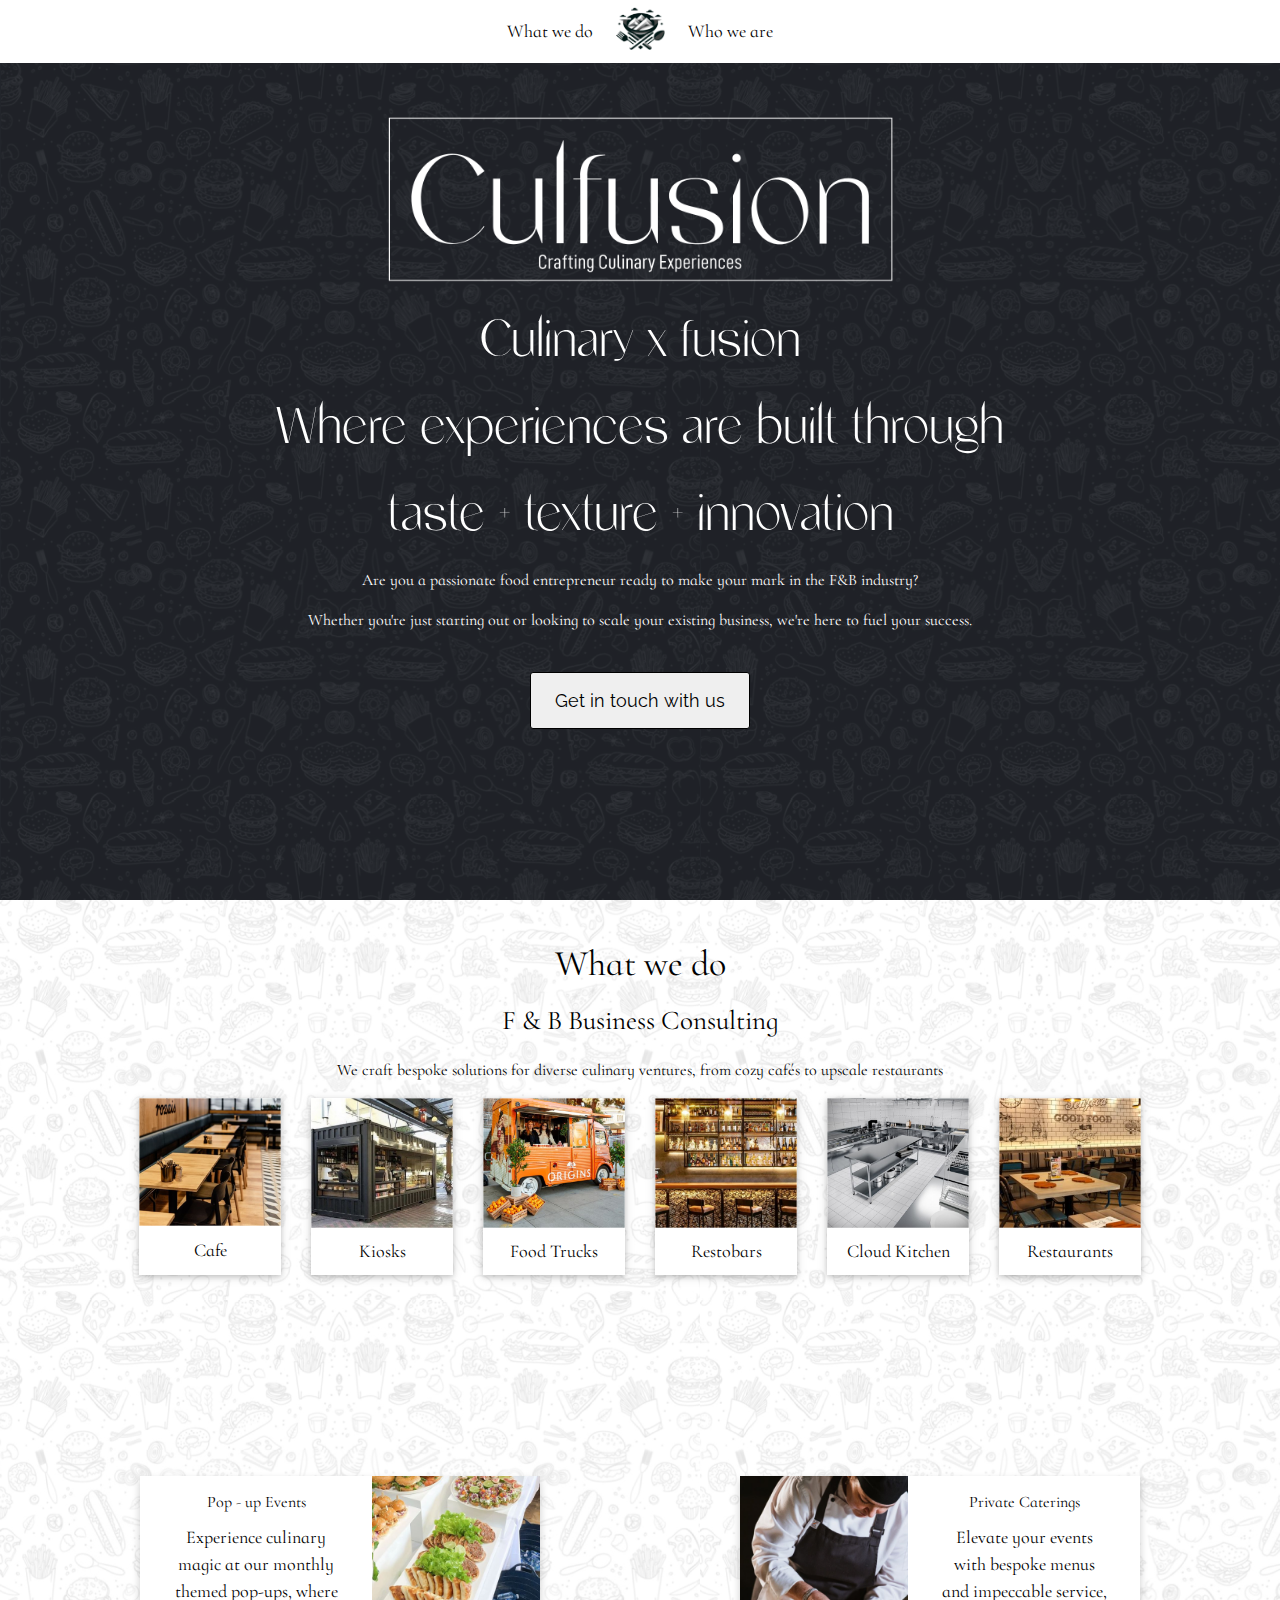
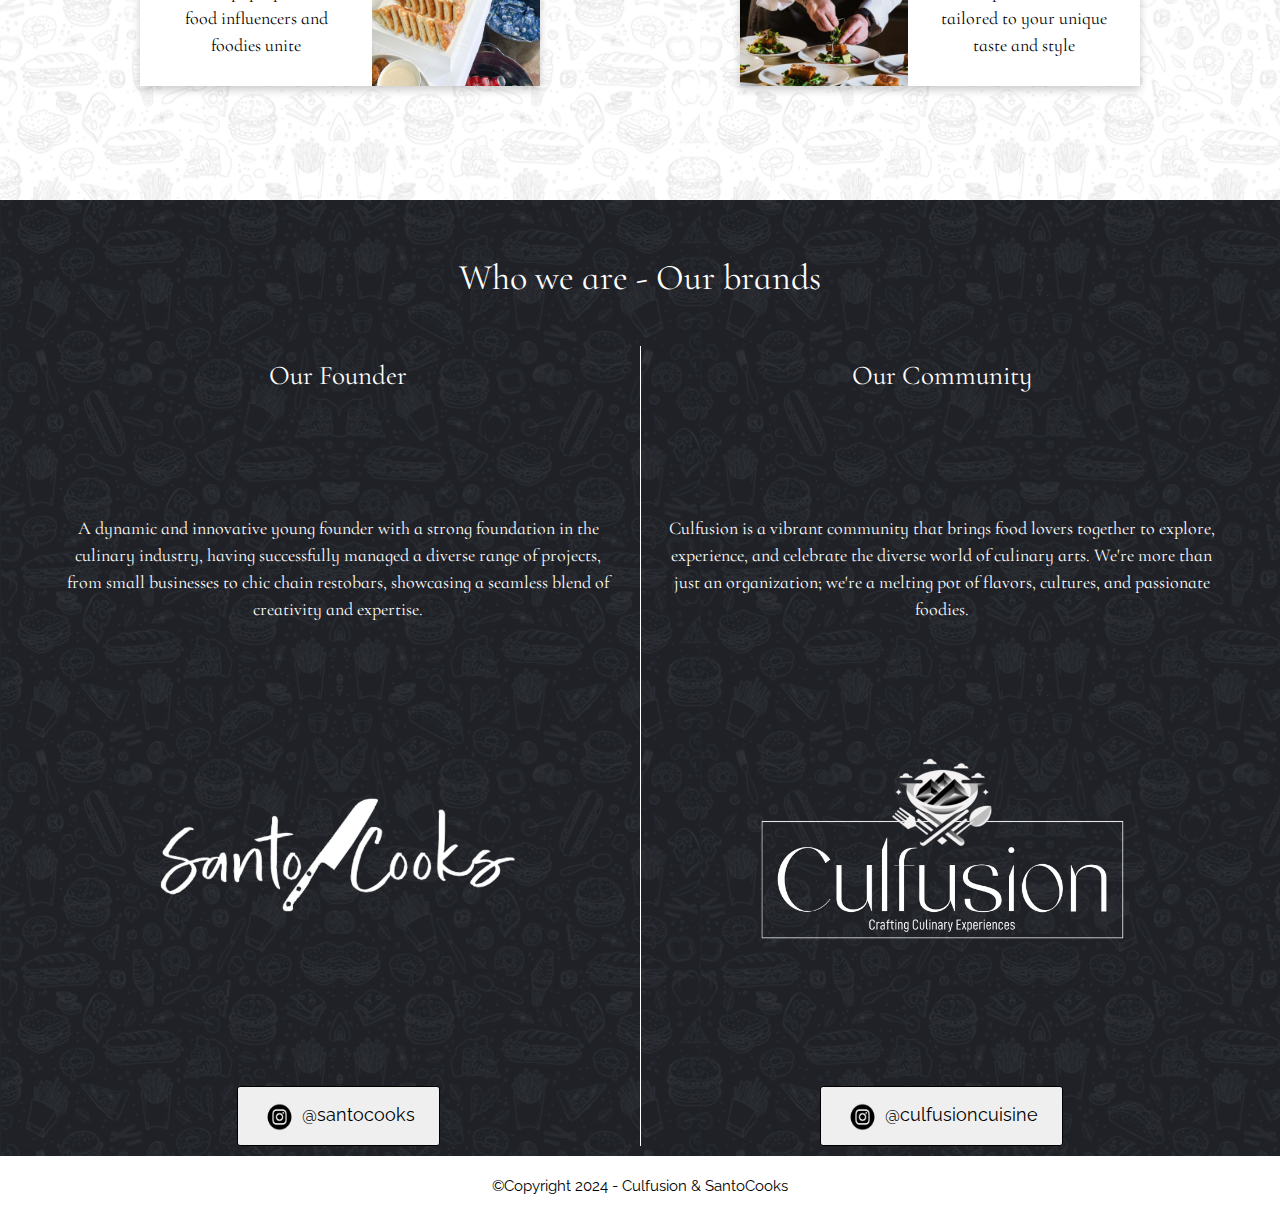
==== index.html @ 0b579b5e "Add files via upload" ====
<!DOCTYPE html>
<html>
<head>
<link rel="icon" type="image/png" href="/static/img/favicon.png"/> 
<title>Culfusion</title>

<meta charset="UTF-8">
<meta name="viewport" content="width=device-width, initial-scale=1">
<link rel="stylesheet" href="https://www.w3schools.com/w3css/4/w3.css">

<link rel="stylesheet" href="https://fonts.googleapis.com/css?family=Raleway">
<link rel="stylesheet" href="https://cdnjs.cloudflare.com/ajax/libs/font-awesome/4.7.0/css/font-awesome.min.css">

<link rel="stylesheet" type="text/css" href="static/css/style.css">

<style>
  
body,h1,h2,h3,h4,h5,h6 {font-family: "Raleway", sans-serif}

body, html {
height: 100%;
}

/* Fonts */
@font-face {
font-family: 'jamal'; 
src: url('static/font/Jamel.otf');
}

@font-face {
font-family: 'cormorant'; 
src: url('static/font/CormorantInfant-Regular.ttf');
}

.largetext70 {
font-family: "jamal";
font-size: 4vw;
text-align: center;
}

.text24 {
font-family: "cormorant";
font-size: 1.25vw;
text-align: center;
}

.center {
height: auto;
margin: 0 auto;
padding: 12vh;
position: relative;
}

.blackbgimg{
background-image: url('/static/img/Black BG small.png');
background-repeat: repeat;
}

.whitebgimg{
background-image: url('/static/img/White BG small.png');
background-repeat: repeat;
}

.barimglogo {
width: 250;
height: 100;
object-fit: contain;
}

#logoimgcontainer {
width: auto;
height: auto;
max-width: 550px;
min-height: 175px;
text-align: center;
margin: auto auto;
position: relative;
}

#logoimgcontainer img {
width: 100%;
height: 100%;
object-fit: contain;
text-align: center;
margin: auto auto;
position: relative;

} 

#topbarimgcontainer {
width: auto;
height: auto;
max-width: 55px;
min-height: 55px;
padding: 3px;
text-align: center;
margin: auto auto;
position: relative;
}

#topbarimgcontainer img {
width: 100%;
height: 100%;
object-fit: contain;
text-align: center;
margin: auto auto;
position: relative;

} 
           
.btn {
border-radius: 3px;
position: relative;
align-items: center;
justify-content: center;
border: 1.5px solid black;
padding: 14px 24px;
font-size: 18px;
background-size: 300%;
transition: all 0.6s;
}

.btn:hover {
background-position: 100%;
transform: translateY(0.5rem);
}

.btn:active {
scale: 1.2;
}

.floating {  
animation-name: floating;
animation-duration: 4s;
animation-iteration-count: infinite;
animation-timing-function: ease-in-out;
margin-left: 30px;
margin-top: 5px;
}
 
@keyframes floating {
0% { transform: translate(0,  0px); }
50%  { transform: translate(0, 5px); }
100%   { transform: translate(0, -0px); }    
}

.flexcontainer {
display: flex;
justify-content: space-between;
}

.flexitem {
flex: 1;
margin: 0px 15px;
width: 16.66%;
min-height:360px;
}


.flexitem img {
width: 100%;
height: 100%;
object-fit: cover;
margin: 0;
box-shadow: none;
} 

.flexitemlong {
flex: 1;
margin: 0px 15px;
width: 70%;
}

.flexitemlongimgdiv {
flex: 1;
margin: 0px 15px;
width: 30%;
} 

.flexitemlongimgdiv img {
width: 100%;
height: 100%;
object-fit: cover;
margin: 0;
box-shadow: none;
} 

.longcard {
box-shadow: 0 4px 8px 0 rgba(0,0,0,0.2);
transition: 0.3s;
width: 40%;
display: flex;
flex-direction: row-reverse;
overflow: hidden;
}

.longcontainer {
padding: 4px 32px;
width: 500px;
flex: 1;
display: flex;
flex-direction: column;
justify-content: center;
align-items: center;
text-align: center;
}

.longcontainer2 {
padding: 2px 16px;
flex: 1;
display: flex;
flex-direction: row;
justify-content: space-between;
align-items: center;
text-align: center;
flex-wrap: wrap;
gap: 20px 50px;
}

.image-container {
flex: 1;
}
.image-container img {
width: 100%;
height: 100%;
object-fit: cover;
}

.divider {
  width: 2px;
  background-color: #ffffff;
  margin: 0 20px;
}

.servicecontainer1 {
display: flex;
flex-direction: row;
justify-content: space-between;
align-items: stretch;
padding-right: 2.5%;
padding-left: 2.5%;
}

.servicecontainer2 {
display: flex;
flex-direction: column;
justify-content: space-between;
align-items: center;
height: 800px;
width: 100%;
}

.founder-img {
width: 40%;
height: 100%;
object-fit: cover;
background-color: #ffffff;
padding: 2px;
}

.founder-img-container {
width: 100%;
align-items: center;
text-align: center;
padding-bottom: 5%;
}

.santo-logo-img {
align-items: center;
text-align: center;
object-fit: cover;

}

</style>
</style>
</head>
<body>

<!-- Navbar (sit on top) -->
<div class="w3-top">
  <div class="w3-center w3-white w3-padding-small" id="myNavbar">

      <a href="#Services" class=" w3-button text24" style="font-size: 2vh;">What we do</a>

    <div class="w3-button" id="topbarimgcontainer">
      <a href="#home">
      <img src="/static/img/Logo.png" >
    </a>
    </div>

      <a href="#About" class=" w3-button text24" style="font-size: 2vh;">Who we are</a>

  </div>
</div>

<!-- Homepage -->
<div class="w3-container w3-black blackbgimg" style="min-height:100vh;" id="home">
  <div class="center" >

    <div class="w3-center w3-container floating" id="logoimgcontainer">
      <img src="/static/img/Logopartial.png">
    </div>

    <h2 class="w3-center largetext70 w3-text-white">Culinary x  fusion</h2>
    <h2 class="w3-center largetext70 w3-text-white">Where experiences are built through</h2>
    <h2 class="w3-center largetext70 w3-text-white">taste + texture + innovation</h2>

    <p class="text24 w3-center w3-text-white">Are you a passionate food entrepreneur ready to make your mark in the F&B industry?</p>
    <p class="text24 w3-center w3-text-white">Whether you're just starting out or looking to scale your existing business, we're here to fuel your success.</p>
  
    <div class="w3-padding-top-24" style="text-align: center;">
      <a href="https://www.instagram.com/culfusioncuisine/">
      <button class="btn">Get in touch with us</button>
      </a>
    </div>
  
  </div>
</div>

<!-- Services -->
<div class="w3-container w3-white whitebgimg" style="min-height:100vh;" id="Services">
  <div class="center" style="padding-top: 3vh;" >

    <h2 class="w3-center text24 w3-text-black" style="font-size: 4vh;">What we do</h2>
    <h2 class="w3-center text24 w3-text-black" style="font-size: 3vh;">F & B Business Consulting</h2>
    <p class="text24 w3-center w3-text-black">We craft bespoke solutions for diverse culinary ventures, from cozy cafés to upscale restaurants</p>

    <!-- F&B Buisness consulting -->
    <div class="flexcontainer w3-center w3-margin-top">

      <div class="flexitem">
        <div class="w3-card w3-white" >
          <img src="/static/img/Cafe.png">
        <p class="text24" style="padding-bottom: 11px; padding-top: 11px; margin-top: 0; font-size: 2vh;">Cafe</p>
        </div>
      </div>

      <div class="flexitem">
        <div class="w3-card w3-white" >
          <img src="/static/img/Kiosks.png">
          <p class="text24"  style="padding-bottom: 10px; padding-top: 10px; margin-top: 0; font-size: 2vh;">Kiosks</p>
        </div>
      </div>

      <div class="flexitem">
        <div class="w3-card w3-white" >
          <img src="/static/img/Food Trucks.png">
          <p class="text24" style="padding-bottom: 10px; padding-top: 10px; margin-top: 0; font-size: 2vh;">Food Trucks</p>
        </div>
      </div>

      <div class="flexitem">
        <div class="w3-card w3-white" >
          <img src="/static/img/Restobars.png">
          <p class="text24" style="padding-bottom: 10px; padding-top: 10px; margin-top: 0; font-size: 2vh;">Restobars</p>
        </div>
      </div>

      <div class="flexitem">
        <div class="w3-card w3-white" >
          <img src="/static/img/Cloud Kitchen.png">
          <p class="text24" style="padding-bottom: 10px; padding-top: 10px; margin-top: 0; font-size: 2vh;">Cloud Kitchen</p>
        </div>
      </div>

      <div class="flexitem">
        <div class="w3-card w3-white" >
          <img src="/static/img/Restaurant.png">
          <p class="text24" style="padding-bottom: 10px; padding-top: 10px; margin-top: 0; font-size: 2vh;">Restaurants</p>
        </div>
      </div>
  
    </div>

     <!-- Pop-ups and Private Caterings -->
    <div class="flexcontainer w3-center w3-margin-top">
      
    <div class="longcontainer2">

      <div class="longcard w3-white">
        <div class="image-container">
            <img src="/static/img/Pop ups.png">
        </div>
        <div class="longcontainer">
            <h4 class="text24">Pop - up Events</h4>
            <p class="text24" style="padding-bottom: 5px; margin-top: 0; font-size: 2vh;">Experience culinary magic at our monthly themed pop-ups, where food influencers and foodies unite</p>
        </div>
    </div>

    <div class="longcard w3-white">
      <div class="longcontainer">
        <h4 class="text24">Private Caterings</h4>
          <p class="text24" style="padding-bottom: 5px; margin-top: 0; font-size: 2vh;">Elevate your events with bespoke menus and impeccable service, tailored to your unique taste and style</p> 
      </div>
      <div class="image-container">
          <img src="/static/img/Catering.png">
      </div>
  </div>


    
  </div>
  </div>
</div>
</div>

<!-- Contact -->
<div class="w3-container w3-black blackbgimg" style="min-height:100vh;" id="About">
  <div class="center" style=" align-content: center; padding: 10px;">

    <h2 class="w3-center text24 w3-text-white" style="font-size: 4vh; padding-top: 5%; padding: 2.5%;">Who we are - Our brands</h2>

    <div class="servicecontainer1">

        <!-- Founder & santoCooks -->
        <div class="servicecontainer2">

          <h2 class="w3-center text24 w3-text-white" style="font-size: 3vh;">Our Founder</h2>

          <p class="text24" style="padding-bottom: 11px; padding-top: 11px; margin-top: 0; font-size: 2vh;">A dynamic and innovative young founder with a strong foundation in the culinary industry, having successfully managed a diverse range of projects, from small businesses to chic chain restobars, showcasing a seamless blend of creativity and expertise.  </p>
          
          <!-- founder img
          <div class="w3-center founder-img-container">
            <img src="/static/img/Founderimg.jpg" class="founder-img w3-center">
          </div> -->

          <div class="w3-center w3-container" >
            <img src="/static/img/SantoCooks Logo 2 white.png" class="santo-logo-img" style="width: 70%;">
          </div>

           <!-- insta button -->
          <div style="text-align: center; padding-top: 5%;">
            <a href="https://www.instagram.com/santocooks/">
            <button class="btn">
              <img src="/static/img/Insta Logo.png" width="35" height="28">
              @santocooks
            </button>
            </a>
          </div>

        </div>

        <div class="divider"></div>

        <!-- culfusion -->
        <div class="servicecontainer2">

          <h2 class="w3-center text24 w3-text-white" style="font-size: 3vh;">Our Community</h2>

          <p class="text24" style="padding-bottom: 11px; padding-top: 11px; margin-top: 0; font-size: 2vh;">Culfusion is a vibrant community that brings food lovers together to explore, experience, and celebrate the diverse world of culinary arts. We're more than just an organization; we're a melting pot of flavors, cultures, and passionate foodies. </p>

          <div class="w3-center w3-container" >
            <img src="/static/img/Text with logo and byline - white.png" class="santo-logo-img" style="width: 70%;">
          </div>

          <!-- insta button -->
          <div style="text-align: center; padding-top: 5%;">
          <a href="https://www.instagram.com/culfusioncuisine/">
          <button class="btn">
            <img src="/static/img/Insta Logo.png" width="35" height="28">
            @culfusioncuisine
          </button>
          </a>
        </div>

        </div>

    </div>
  </div>
</div>

    
<footer class="w3-container w3-center w3-white w3-padding-small">
  <p class="w3 w3-text-black">©Copyright 2024 - Culfusion & SantoCooks</p>
</footer>
---- static/css/style.css ----
body,h1,h2,h3,h4,h5,h6 {font-family: "Raleway", sans-serif}

body, html {
  height: 100%;
}


.gencenter {

    margin: 0 auto;
    position: relative;
}

.center {
    height: auto;
    margin: 0 auto;
    padding: 30vh;
    position: relative;
}

.templogobig {
  height: 90px;
  width: 200px;
  margin: auto auto;
  position: relative;

}

/* not in use */
.newbtton{
display: inline-block;
width: 100;
height: 60;
                outline: 0;
                border: 0;
                cursor: pointer;
                background: #f6f6f6;
                color: #000000;
                border-radius: 3px;
                padding: 14px 24px;
                font-size: 18px;
                line-height: 1;
                transition: transform 200ms,background 200ms;
                :hover{
                    transform: translateY(-10px);
                }
              }
                
.btn {
  border-radius: 3px;
  position: relative;
  align-items: center;
  justify-content: center;
  border: 1.5px solid black;
  padding: 14px 24px;
  font-size: 18px;
  background-size: 300%;
  transition: all 0.6s;
}


.btn:hover {
  background-position: 100%;
  transform: translateY(0.5rem);
}

.btn:active {
  scale: 1.2;
}
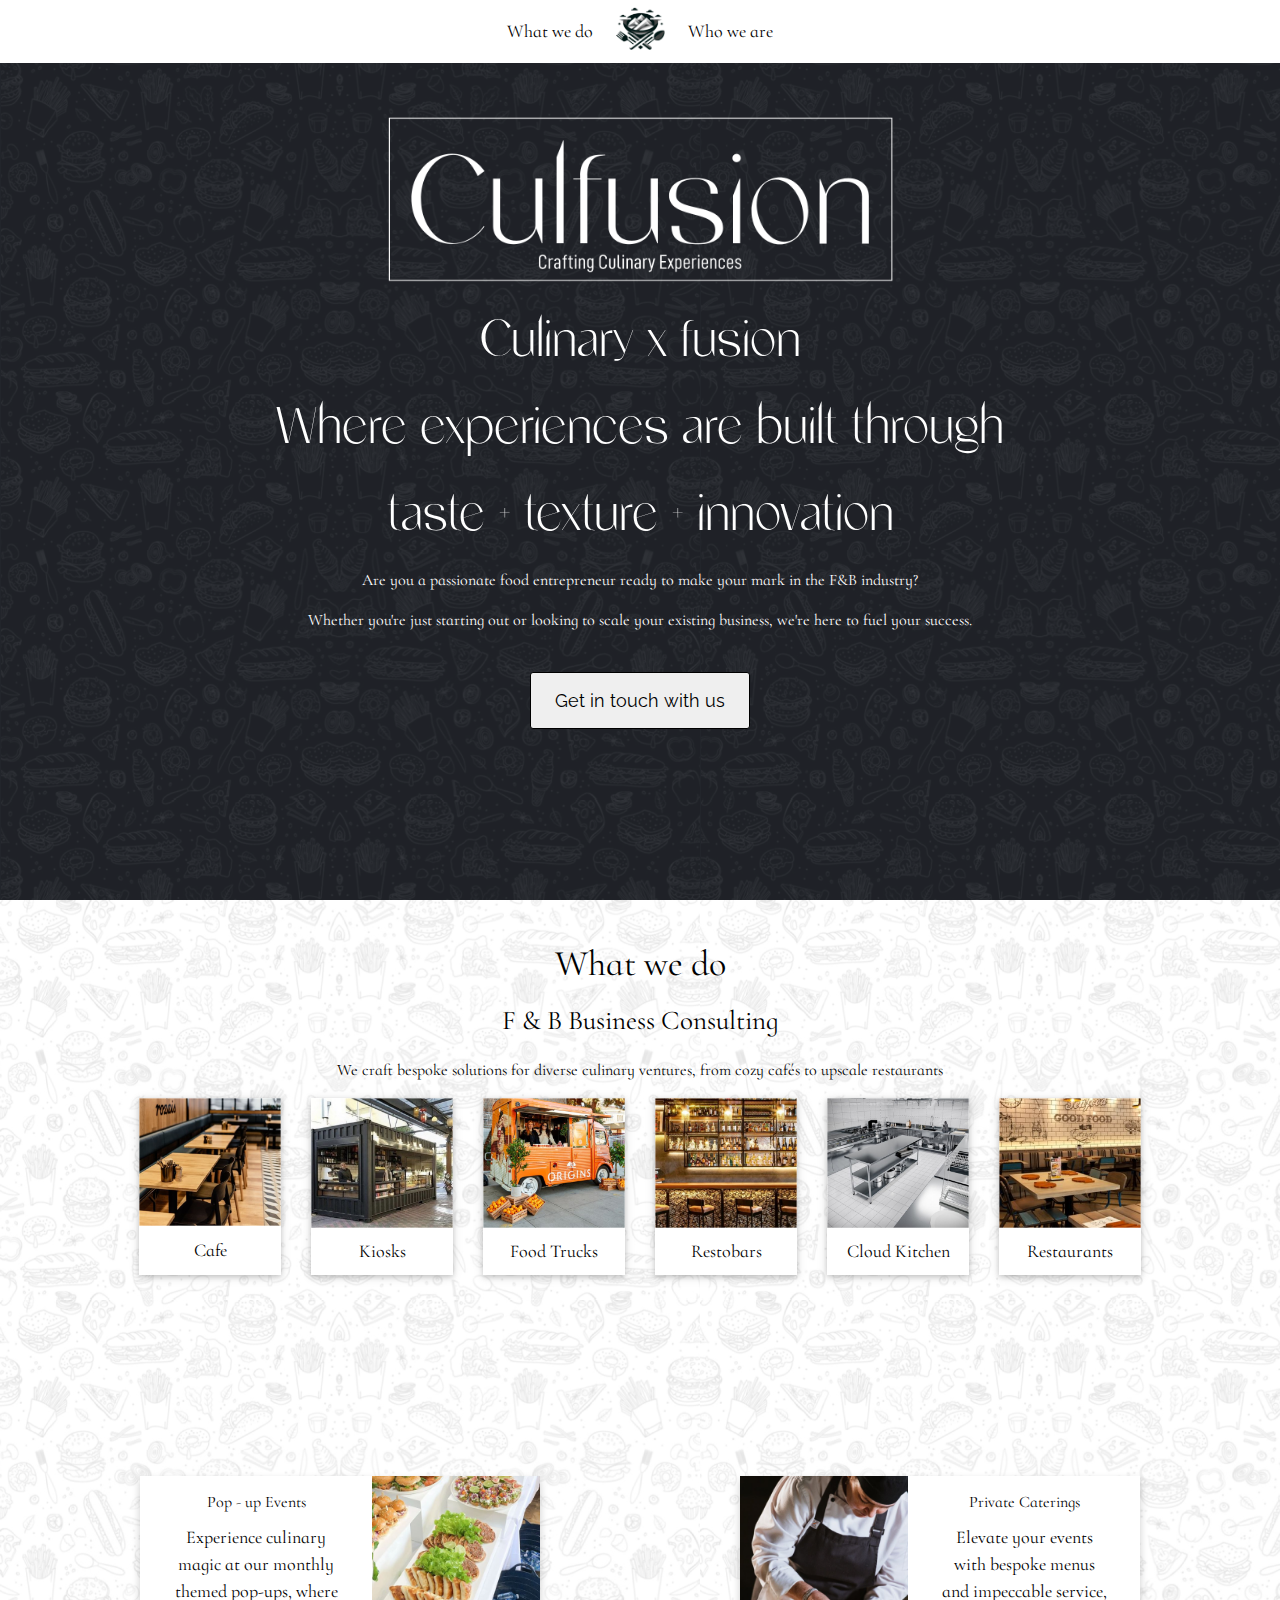
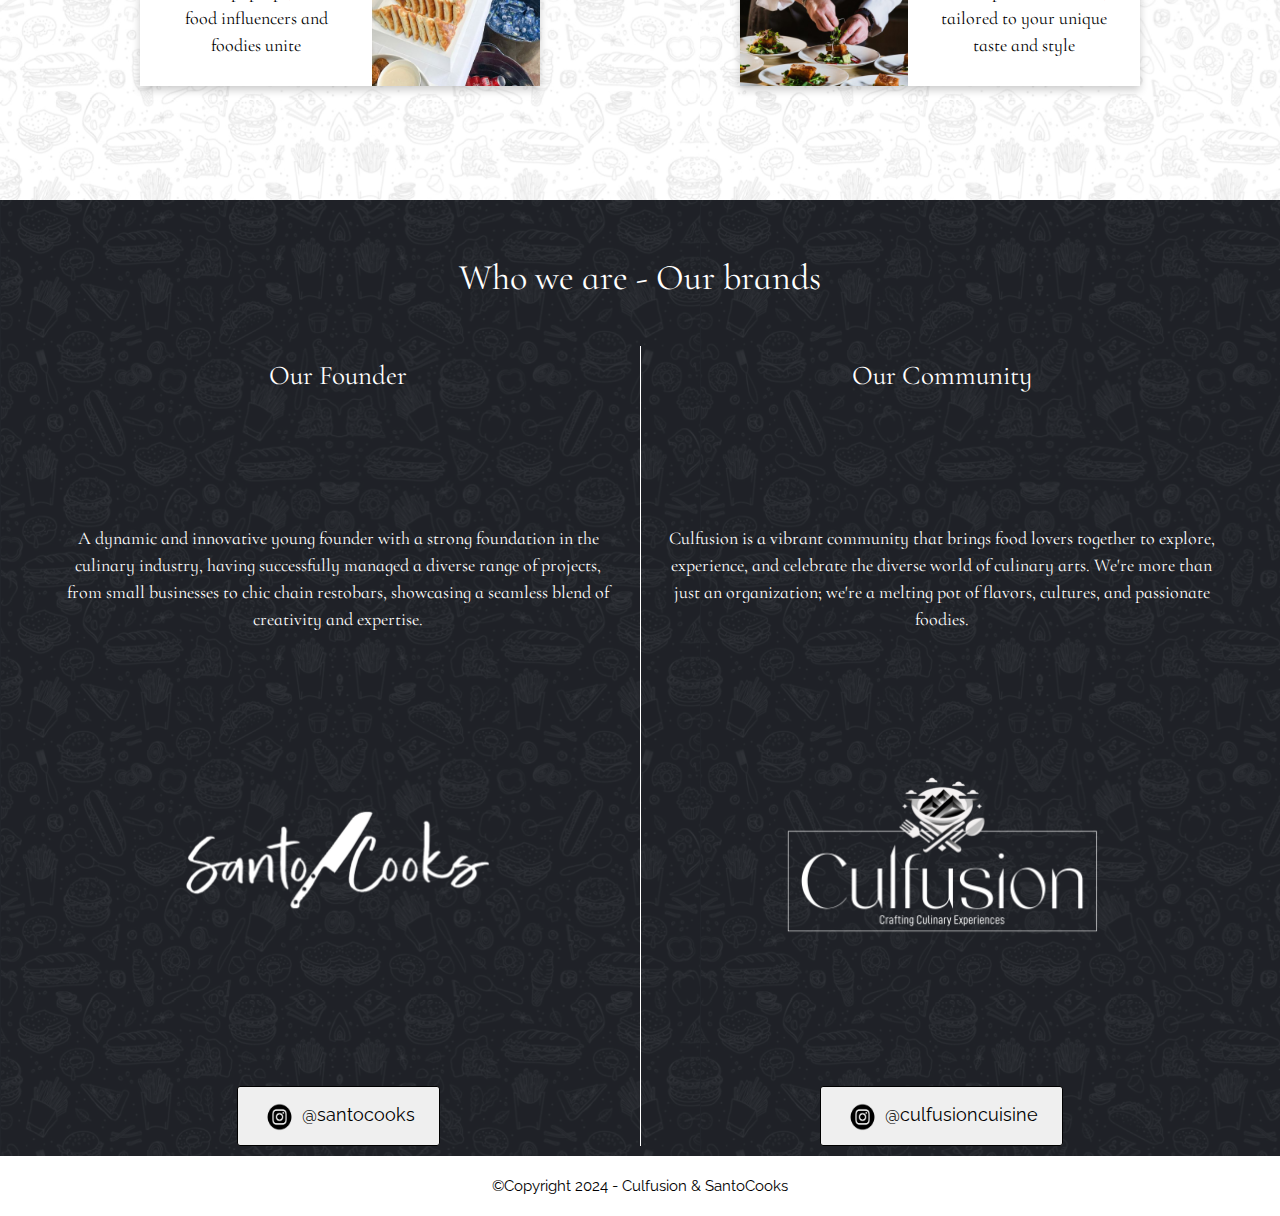
==== commit 8fe2d31e: "Add files via upload" ====
--- a/index.html
+++ b/index.html
@@ -318,7 +318,7 @@
   </div>
 </div>
 
-<!-- Services -->
+<!-- what we do -->
 <div class="w3-container w3-white whitebgimg" style="min-height:100vh;" id="Services">
   <div class="center" style="padding-top: 3vh;" >
 
@@ -405,7 +405,7 @@
 </div>
 </div>
 
-<!-- Contact -->
+<!-- who we are -->
 <div class="w3-container w3-black blackbgimg" style="min-height:100vh;" id="About">
   <div class="center" style=" align-content: center; padding: 10px;">
 
@@ -426,7 +426,7 @@
           </div> -->
 
           <div class="w3-center w3-container" >
-            <img src="/static/img/SantoCooks Logo 2 white.png" class="santo-logo-img" style="width: 70%;">
+            <img src="/static/img/SantoCooks Logo 2 white.png" class="santo-logo-img" style="width: 60%;">
           </div>
 
            <!-- insta button -->
@@ -451,7 +451,7 @@
           <p class="text24" style="padding-bottom: 11px; padding-top: 11px; margin-top: 0; font-size: 2vh;">Culfusion is a vibrant community that brings food lovers together to explore, experience, and celebrate the diverse world of culinary arts. We're more than just an organization; we're a melting pot of flavors, cultures, and passionate foodies. </p>
 
           <div class="w3-center w3-container" >
-            <img src="/static/img/Text with logo and byline - white.png" class="santo-logo-img" style="width: 70%;">
+            <img src="/static/img/Text with logo and byline - white.png" class="santo-logo-img" style="width: 60%;">
           </div>
 
           <!-- insta button -->
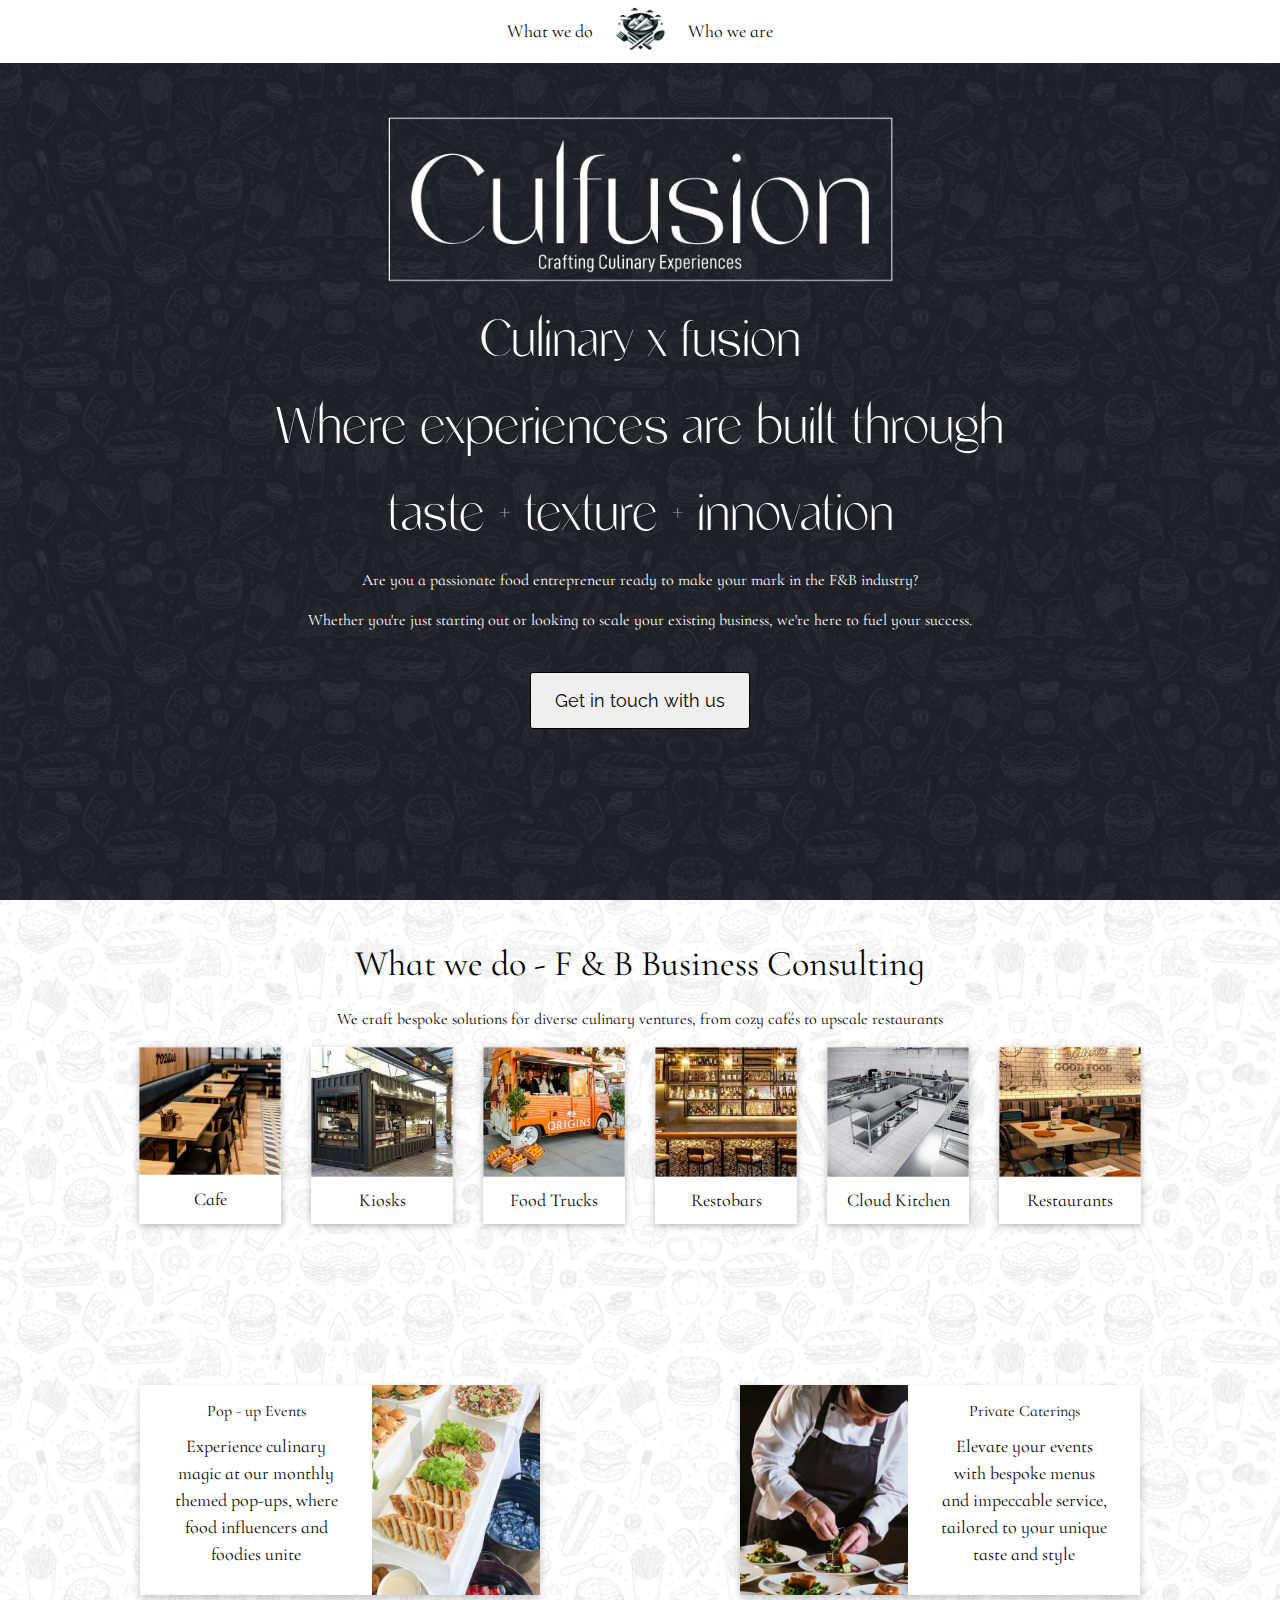
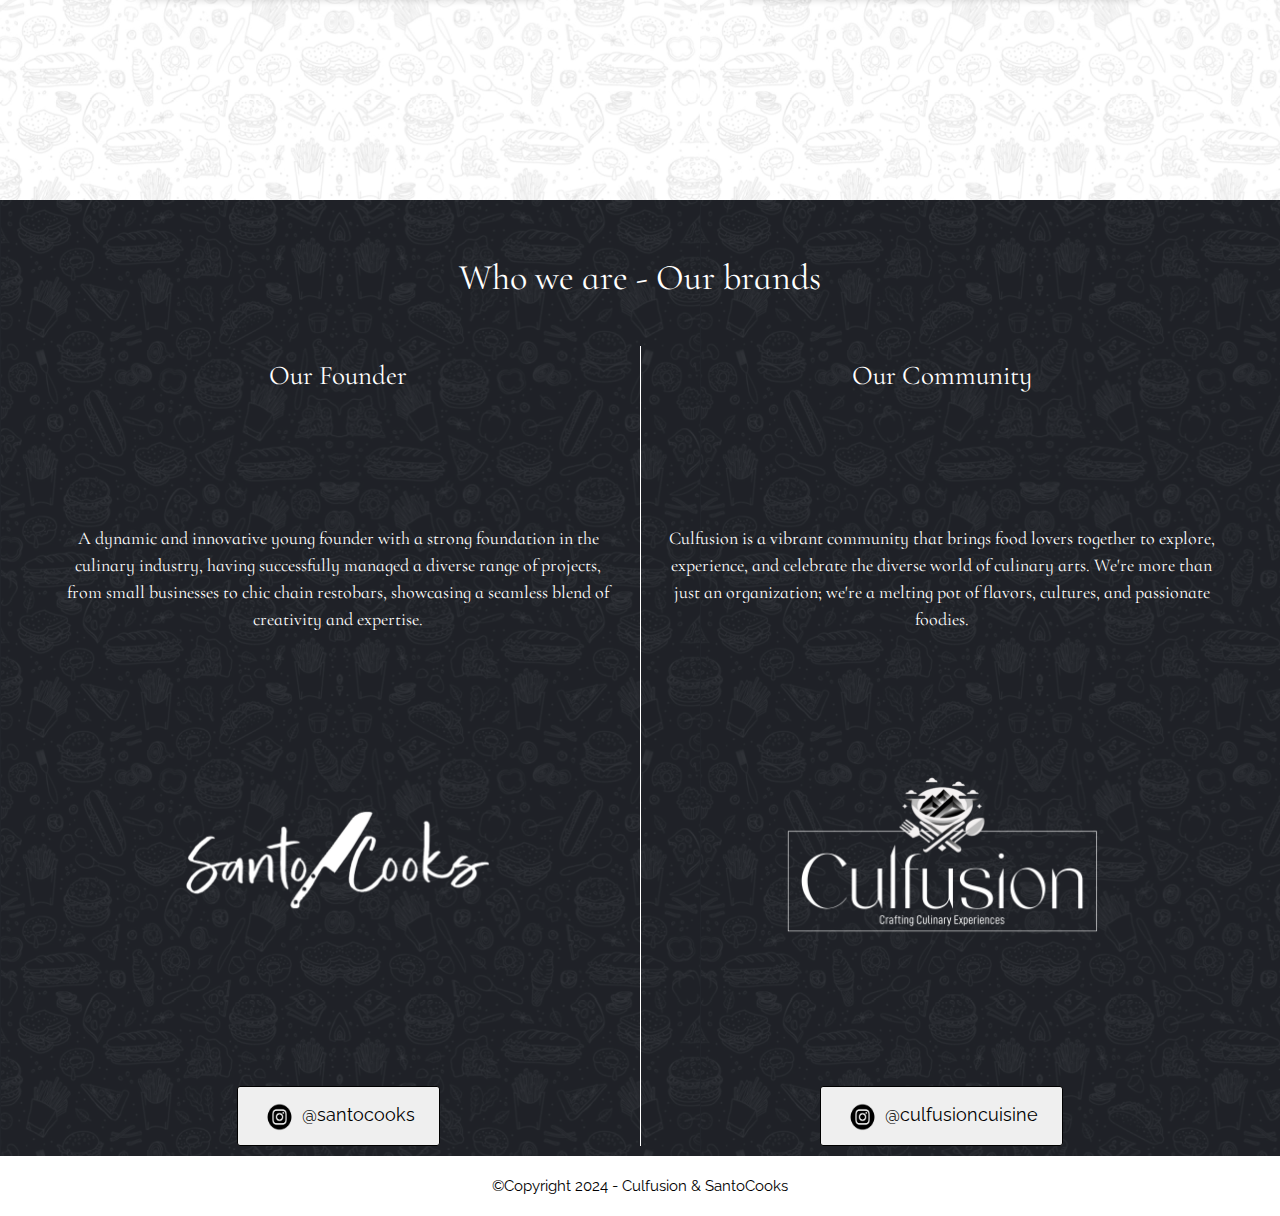
==== commit 24eb7965: "minor adjustments" ====
--- a/index.html
+++ b/index.html
@@ -153,7 +153,7 @@
 flex: 1;
 margin: 0px 15px;
 width: 16.66%;
-min-height:360px;
+min-height:320px;
 }
 
 
@@ -322,8 +322,8 @@
 <div class="w3-container w3-white whitebgimg" style="min-height:100vh;" id="Services">
   <div class="center" style="padding-top: 3vh;" >
 
-    <h2 class="w3-center text24 w3-text-black" style="font-size: 4vh;">What we do</h2>
-    <h2 class="w3-center text24 w3-text-black" style="font-size: 3vh;">F & B Business Consulting</h2>
+    <h2 class="w3-center text24 w3-text-black" style="font-size: 4vh;">What we do - F & B Business Consulting</h2>
+
     <p class="text24 w3-center w3-text-black">We craft bespoke solutions for diverse culinary ventures, from cozy cafés to upscale restaurants</p>
 
     <!-- F&B Buisness consulting -->
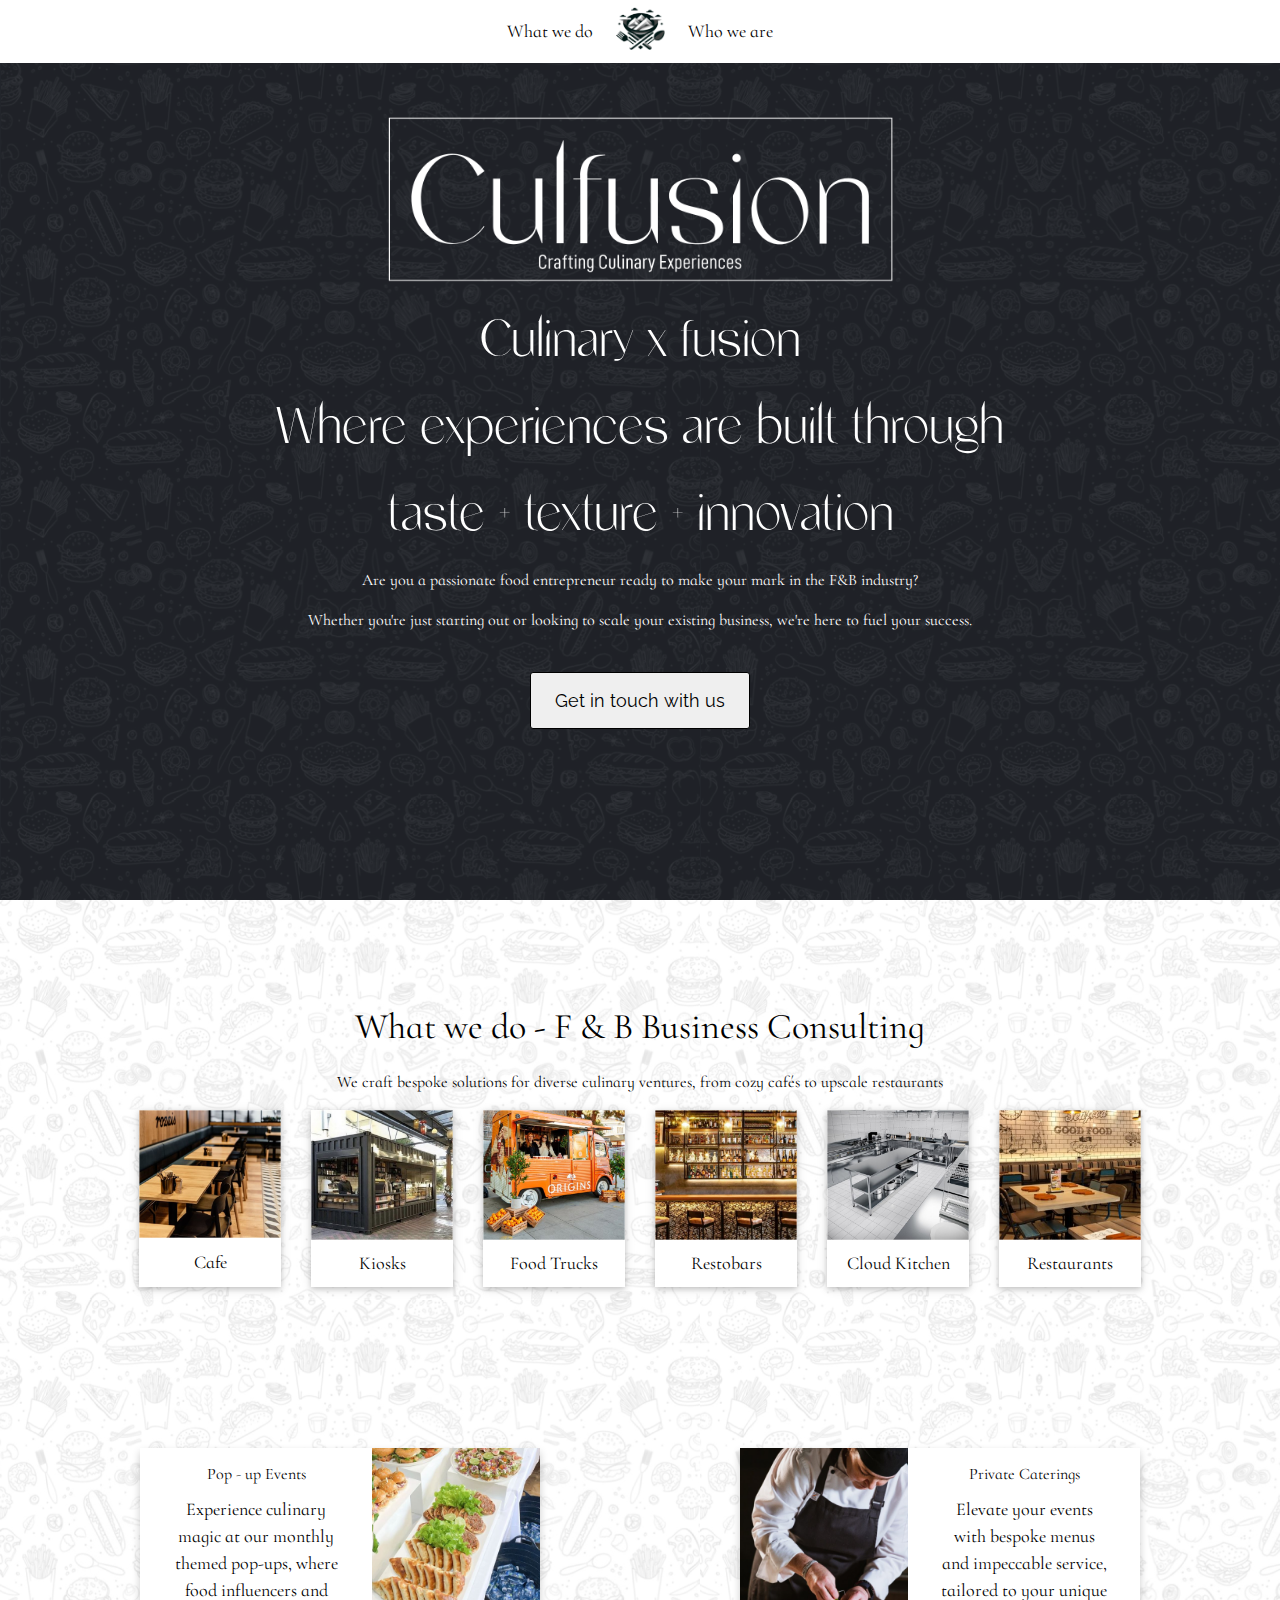
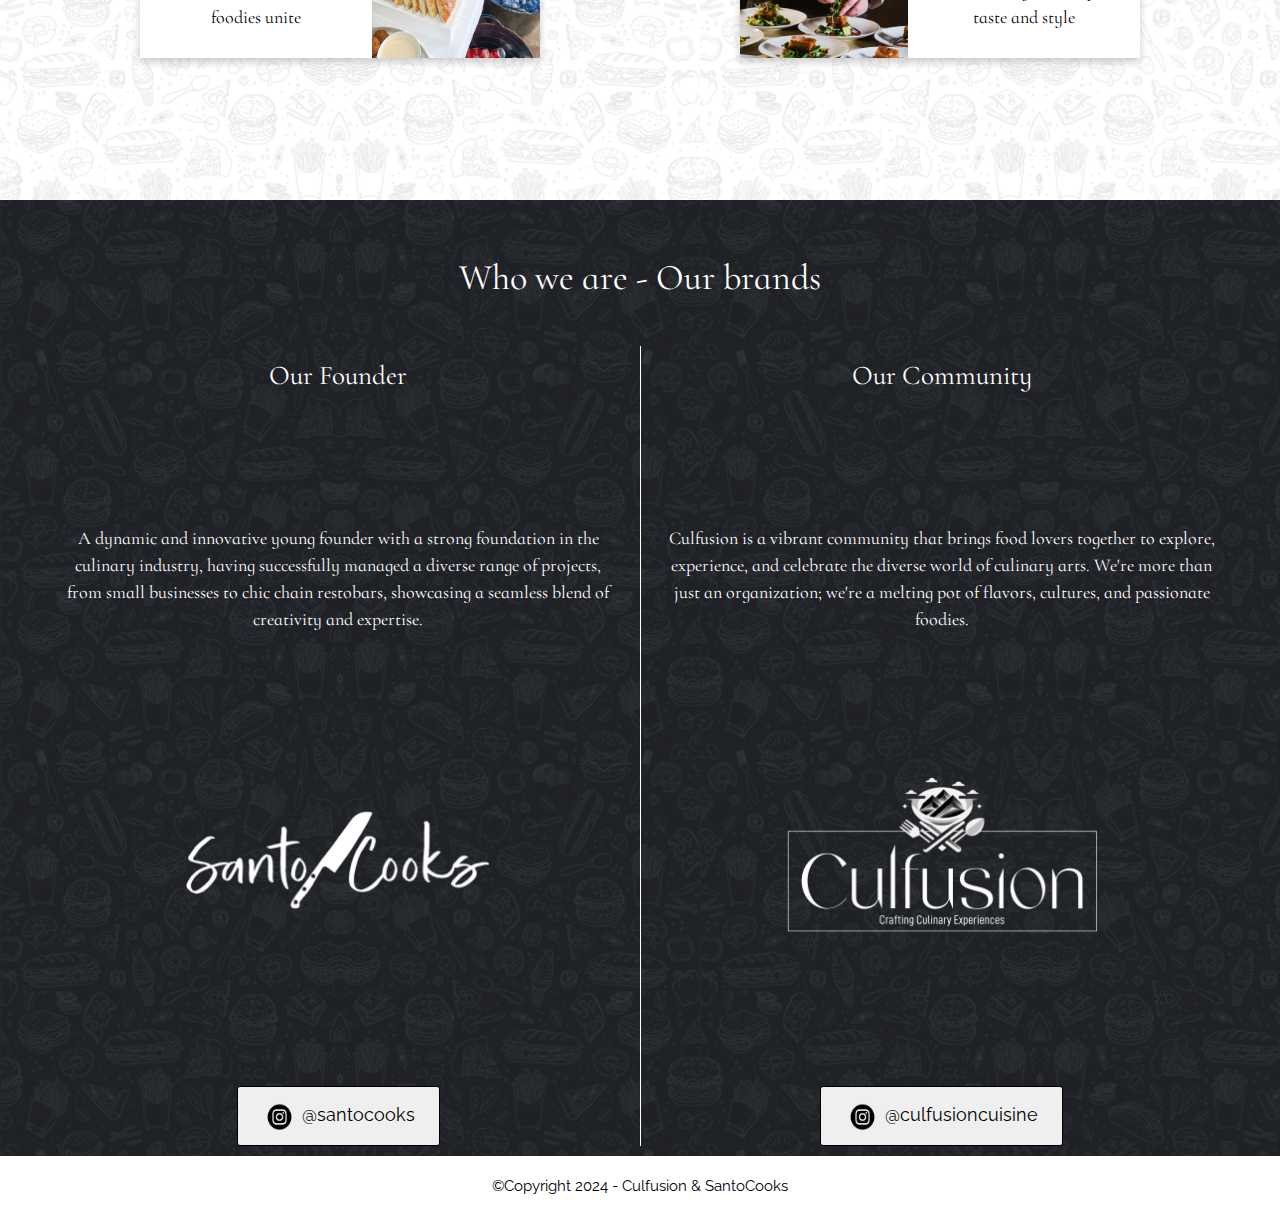
==== commit 4ab5a643: "completed v0.1" ====
--- a/index.html
+++ b/index.html
@@ -320,7 +320,7 @@
 
 <!-- what we do -->
 <div class="w3-container w3-white whitebgimg" style="min-height:100vh;" id="Services">
-  <div class="center" style="padding-top: 3vh;" >
+  <div class="center" style="padding-top: 10vh;" >
 
     <h2 class="w3-center text24 w3-text-black" style="font-size: 4vh;">What we do - F & B Business Consulting</h2>
 
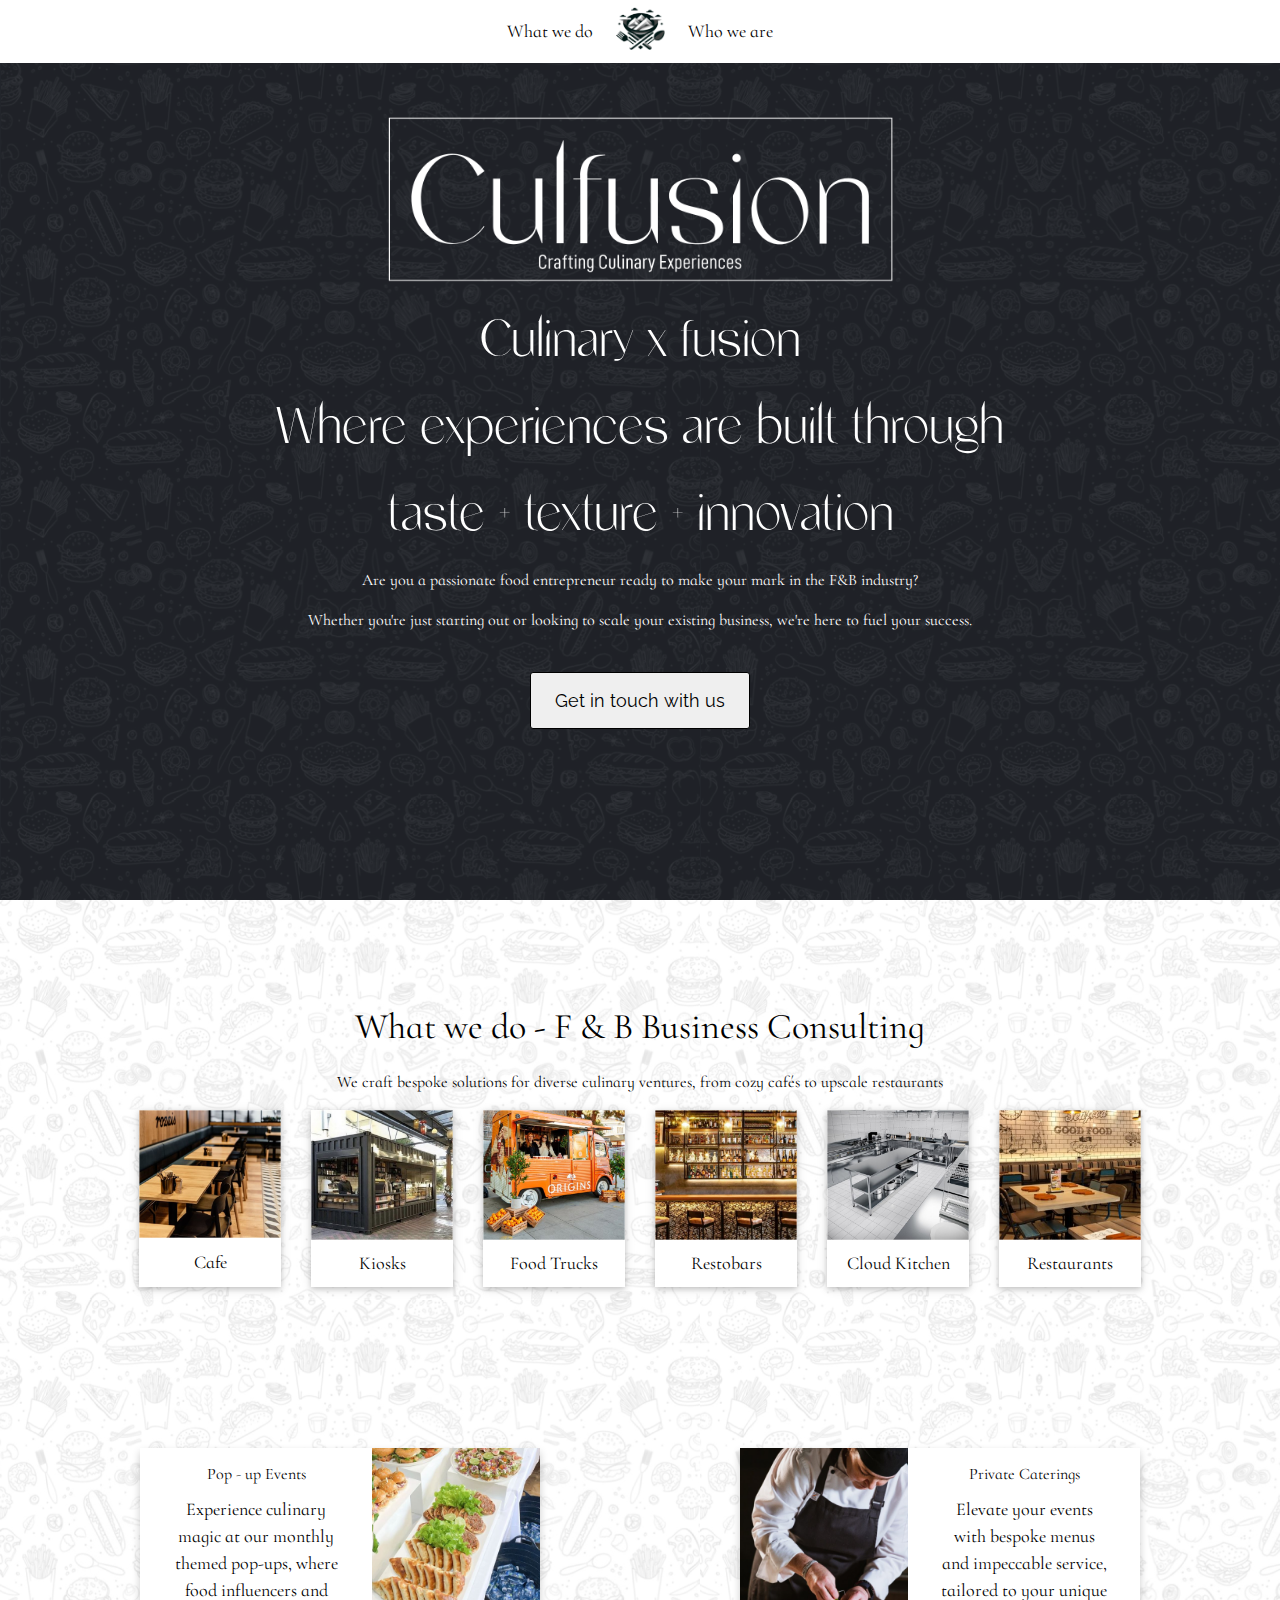
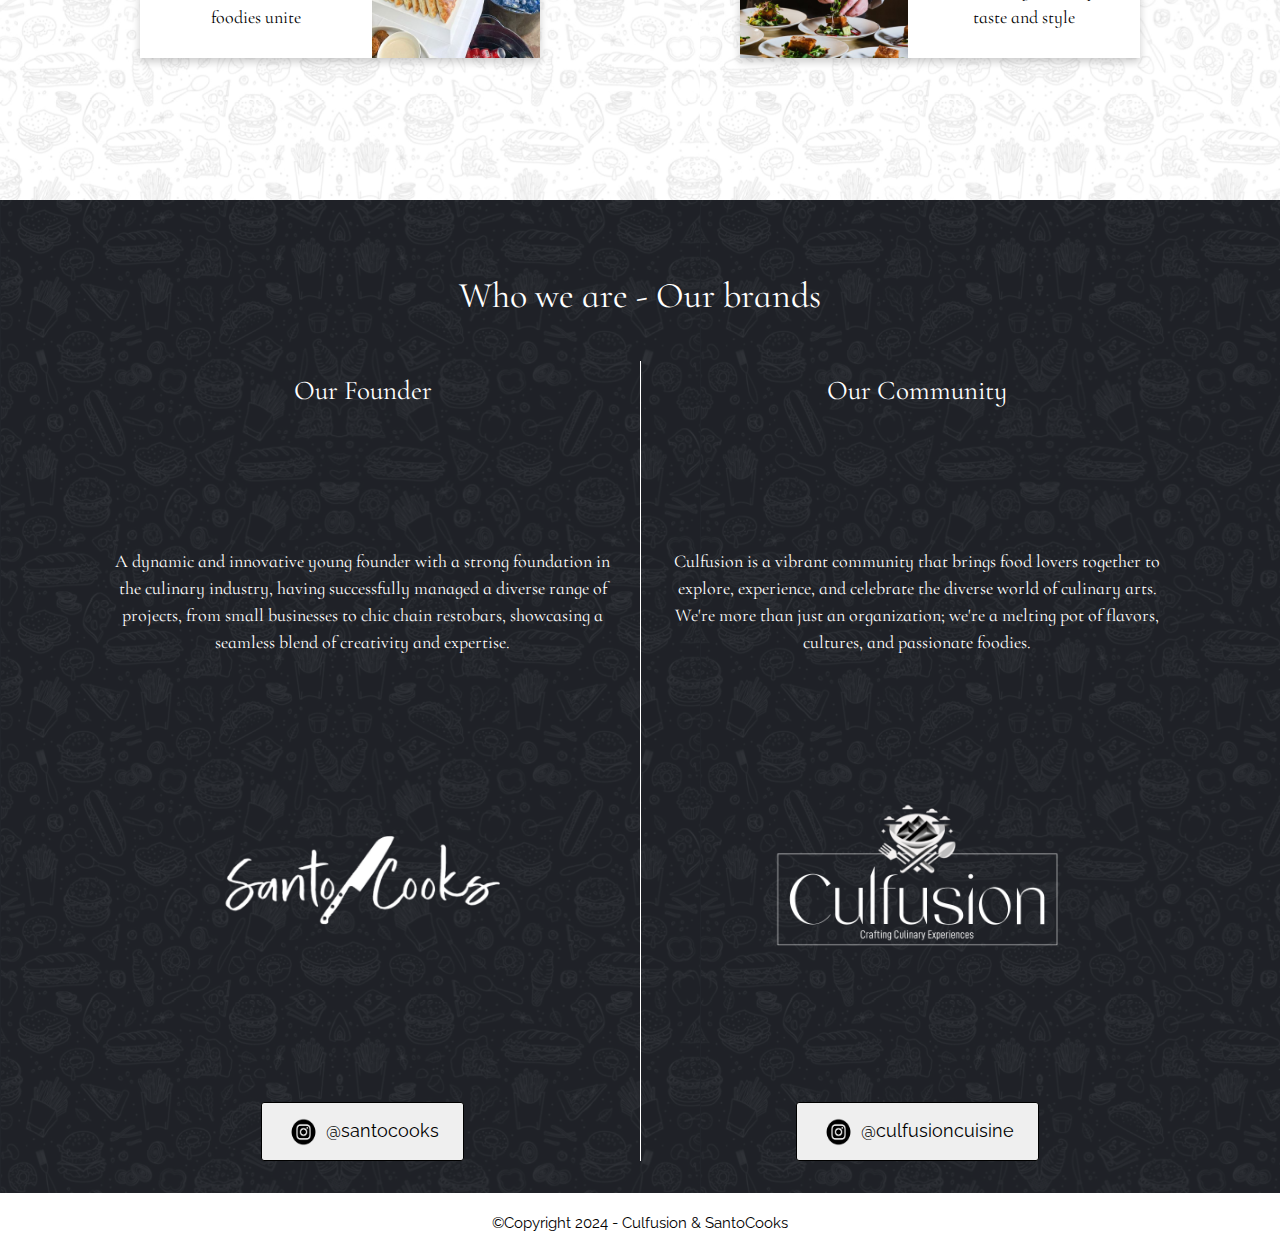
==== commit 4ecf5cbb: "Add files via upload" ====
--- a/index.html
+++ b/index.html
@@ -310,7 +310,7 @@
     <p class="text24 w3-center w3-text-white">Whether you're just starting out or looking to scale your existing business, we're here to fuel your success.</p>
   
     <div class="w3-padding-top-24" style="text-align: center;">
-      <a href="https://www.instagram.com/culfusioncuisine/">
+      <a href="https://wa.me/916382438585">
       <button class="btn">Get in touch with us</button>
       </a>
     </div>
@@ -407,7 +407,7 @@
 
 <!-- who we are -->
 <div class="w3-container w3-black blackbgimg" style="min-height:100vh;" id="About">
-  <div class="center" style=" align-content: center; padding: 10px;">
+  <div class="center" style=" align-content: center; padding: 2.5%; padding-left: 5%; padding-right: 5%;">
 
     <h2 class="w3-center text24 w3-text-white" style="font-size: 4vh; padding-top: 5%; padding: 2.5%;">Who we are - Our brands</h2>
 
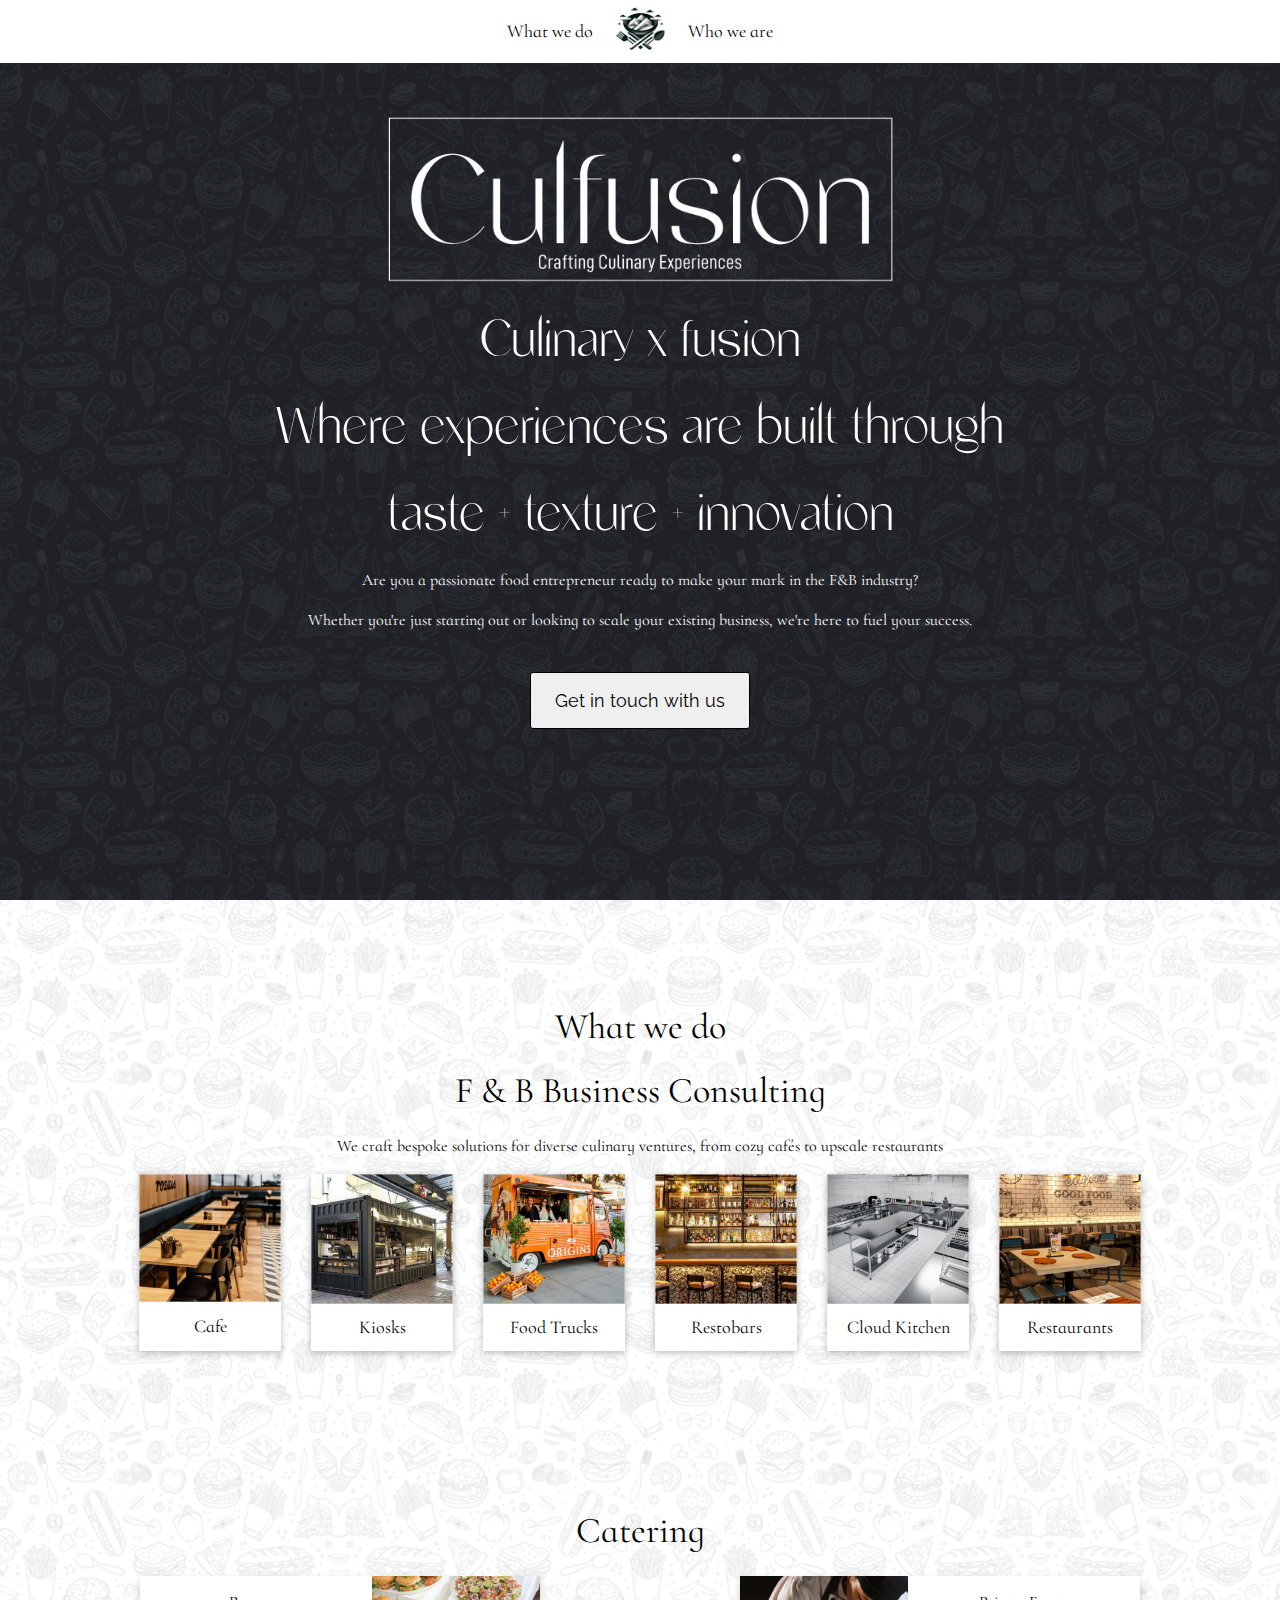
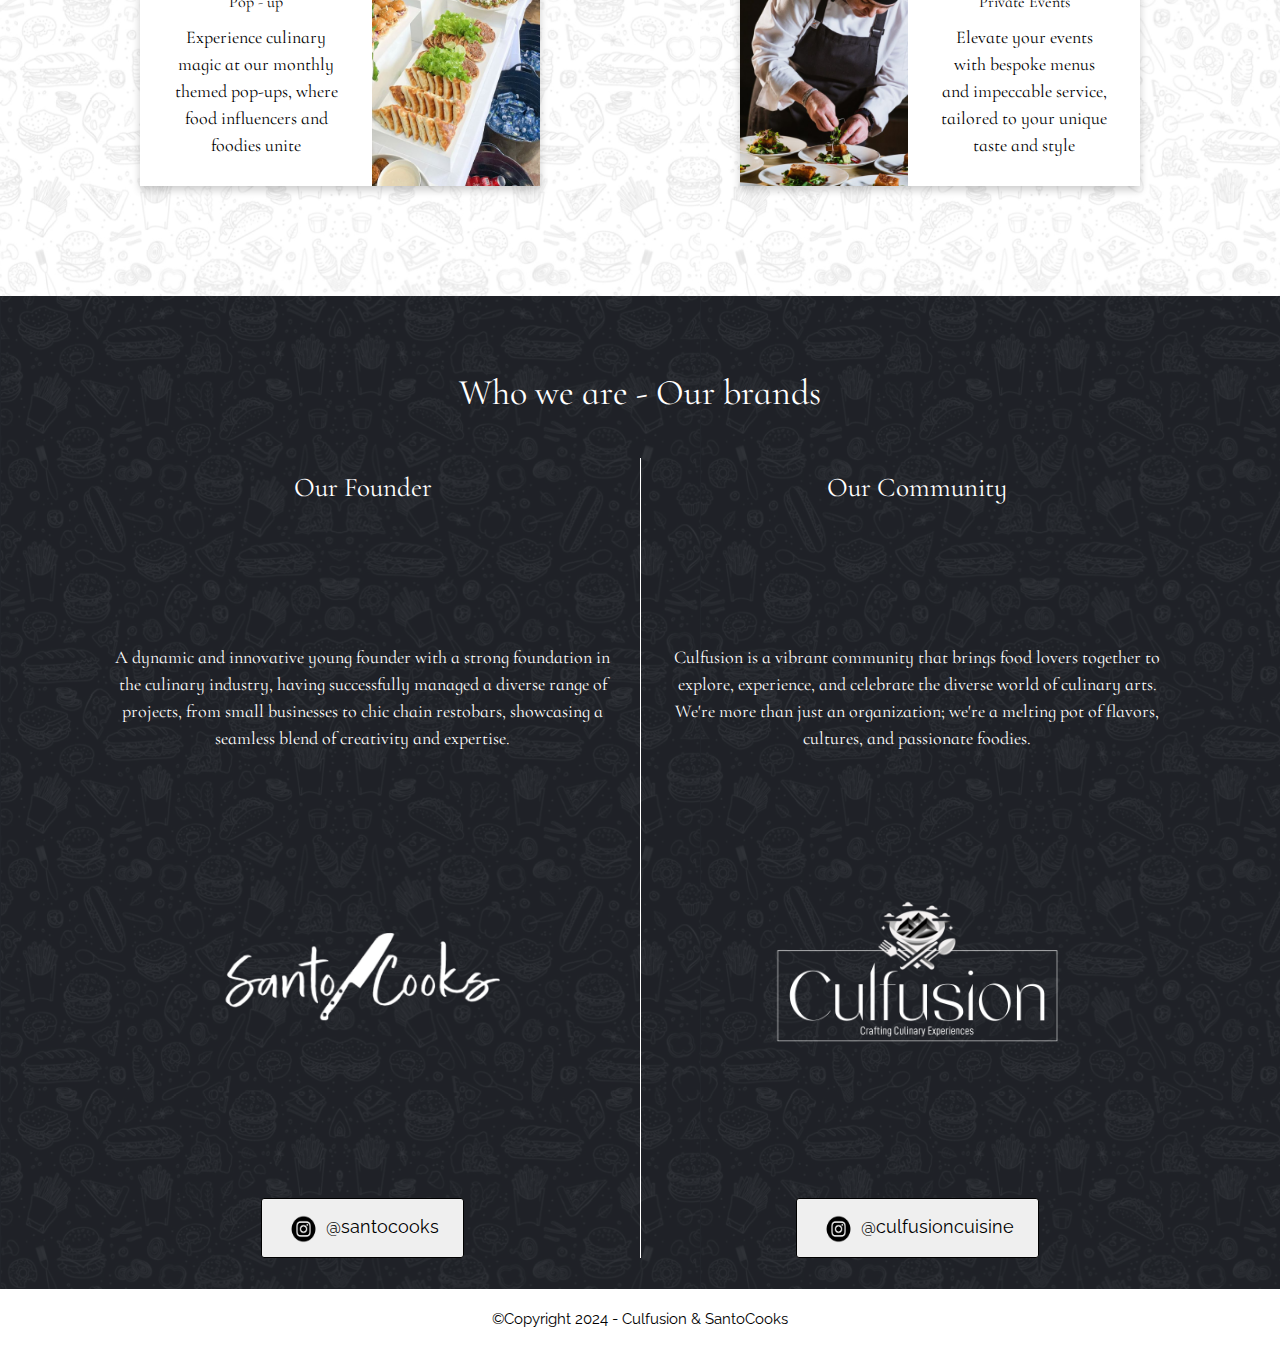
==== commit 4dc2fbf9: "included comments" ====
--- a/index.html
+++ b/index.html
@@ -310,7 +310,7 @@
     <p class="text24 w3-center w3-text-white">Whether you're just starting out or looking to scale your existing business, we're here to fuel your success.</p>
   
     <div class="w3-padding-top-24" style="text-align: center;">
-      <a href="https://wa.me/916382438585">
+      <a href="https://wa.me/916382438585" target="_blank">
       <button class="btn">Get in touch with us</button>
       </a>
     </div>
@@ -322,7 +322,9 @@
 <div class="w3-container w3-white whitebgimg" style="min-height:100vh;" id="Services">
   <div class="center" style="padding-top: 10vh;" >
 
-    <h2 class="w3-center text24 w3-text-black" style="font-size: 4vh;">What we do - F & B Business Consulting</h2>
+    <h2 class="w3-center text24 w3-text-black" style="font-size: 4vh;">What we do</h2>
+
+    <h2 class="w3-center text24 w3-text-black" style="font-size: 4vh;">F & B Business Consulting</h2>
 
     <p class="text24 w3-center w3-text-black">We craft bespoke solutions for diverse culinary ventures, from cozy cafés to upscale restaurants</p>
 
@@ -372,6 +374,8 @@
       </div>
   
     </div>
+
+    <h2 class="w3-center text24 w3-text-black" style="font-size: 4vh;">Catering</h2>
 
      <!-- Pop-ups and Private Caterings -->
     <div class="flexcontainer w3-center w3-margin-top">
@@ -383,14 +387,14 @@
             <img src="/static/img/Pop ups.png">
         </div>
         <div class="longcontainer">
-            <h4 class="text24">Pop - up Events</h4>
+            <h4 class="text24">Pop - up</h4>
             <p class="text24" style="padding-bottom: 5px; margin-top: 0; font-size: 2vh;">Experience culinary magic at our monthly themed pop-ups, where food influencers and foodies unite</p>
         </div>
     </div>
 
     <div class="longcard w3-white">
       <div class="longcontainer">
-        <h4 class="text24">Private Caterings</h4>
+        <h4 class="text24">Private Events</h4>
           <p class="text24" style="padding-bottom: 5px; margin-top: 0; font-size: 2vh;">Elevate your events with bespoke menus and impeccable service, tailored to your unique taste and style</p> 
       </div>
       <div class="image-container">
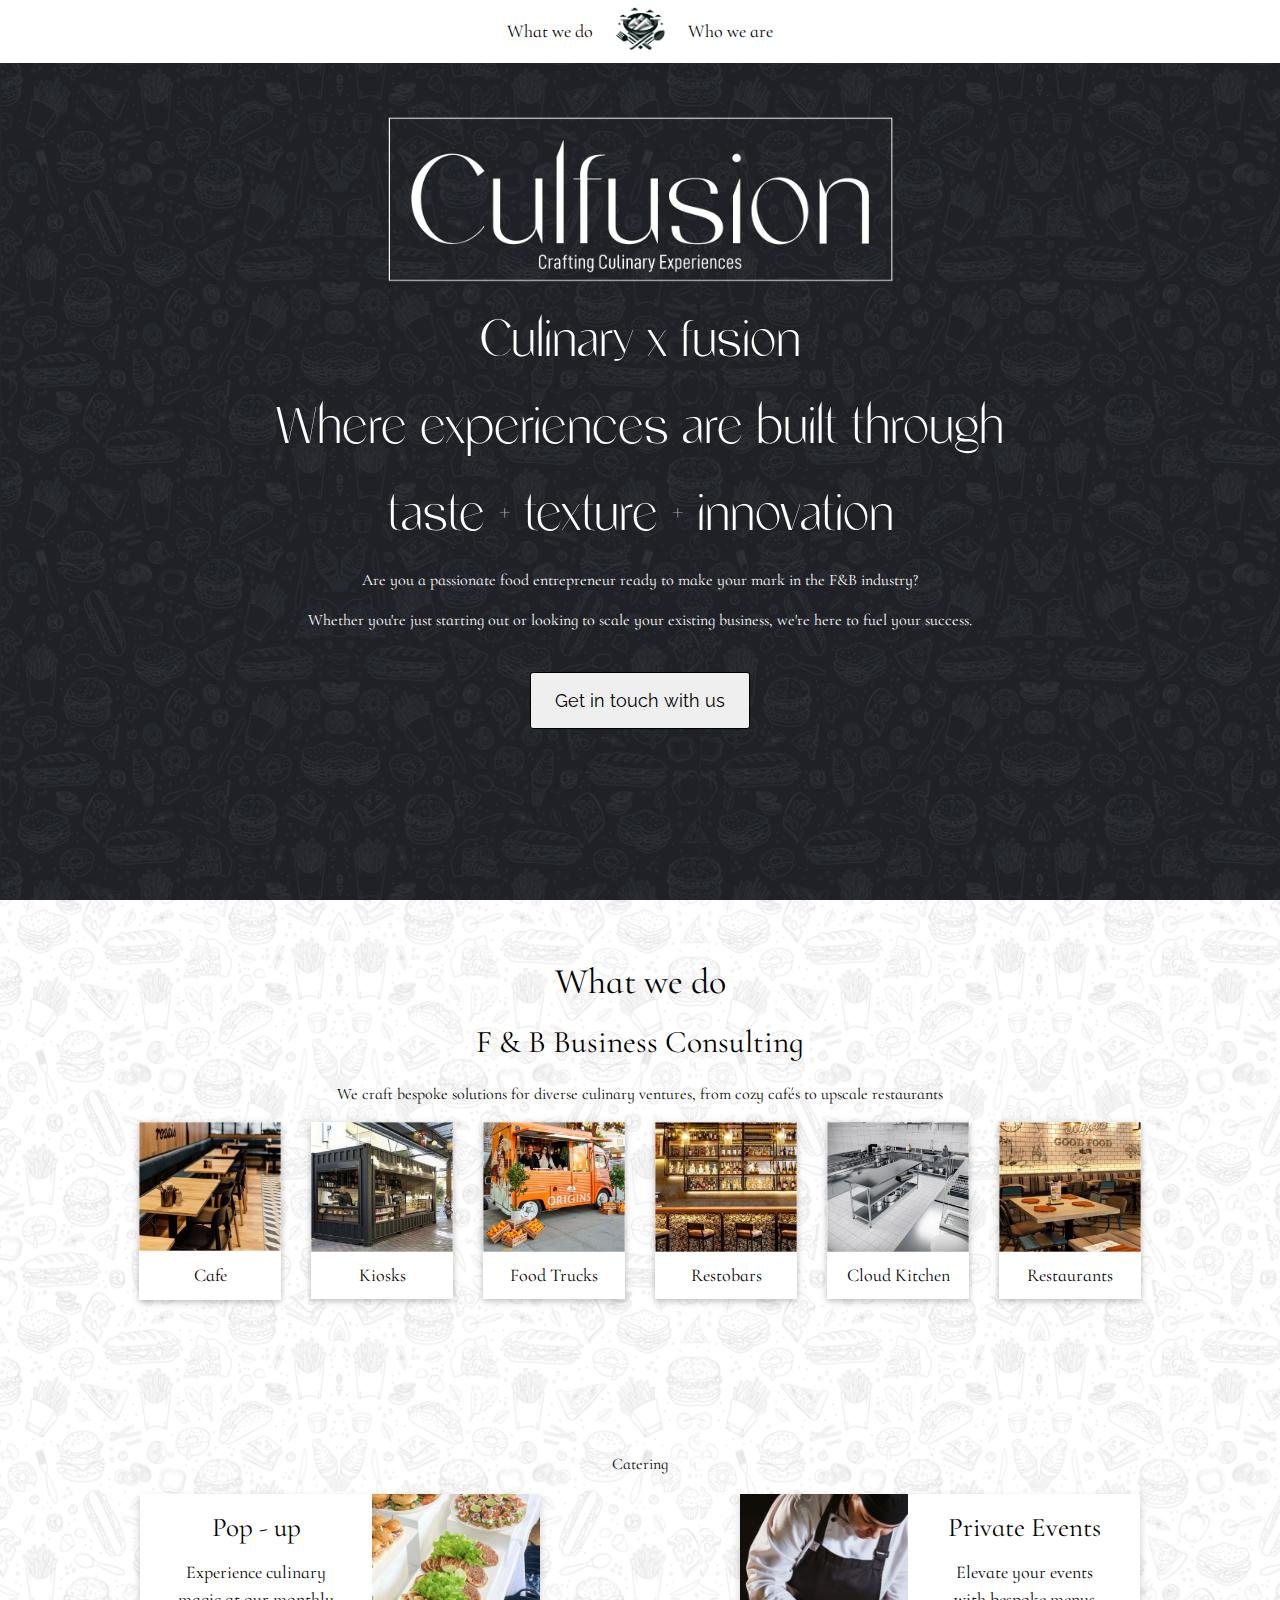
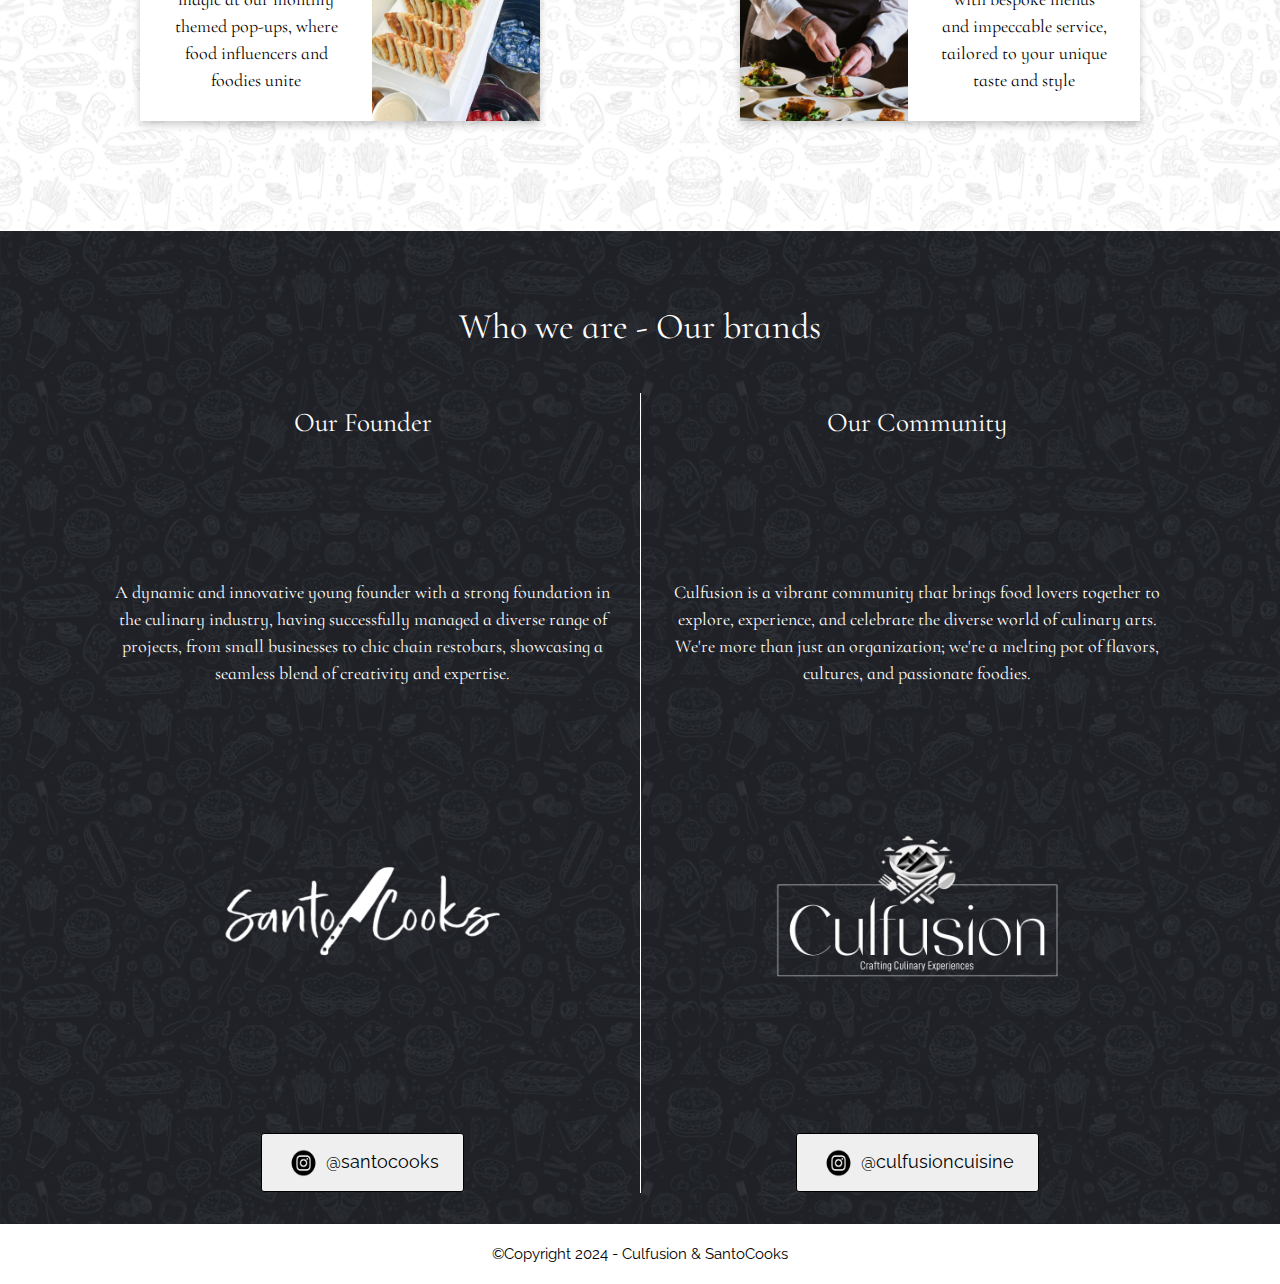
==== commit 662f2c87: "fixed a few things" ====
--- a/index.html
+++ b/index.html
@@ -320,11 +320,11 @@
 
 <!-- what we do -->
 <div class="w3-container w3-white whitebgimg" style="min-height:100vh;" id="Services">
-  <div class="center" style="padding-top: 10vh;" >
+  <div class="center" style="padding-top: 5vh;" >
 
     <h2 class="w3-center text24 w3-text-black" style="font-size: 4vh;">What we do</h2>
 
-    <h2 class="w3-center text24 w3-text-black" style="font-size: 4vh;">F & B Business Consulting</h2>
+    <h2 class="w3-center text24 w3-text-black" style="font-size: 3.5vh;">F & B Business Consulting</h2>
 
     <p class="text24 w3-center w3-text-black">We craft bespoke solutions for diverse culinary ventures, from cozy cafés to upscale restaurants</p>
 
@@ -375,7 +375,7 @@
   
     </div>
 
-    <h2 class="w3-center text24 w3-text-black" style="font-size: 4vh;">Catering</h2>
+    <h2 class="w3-center text24 w3-text-black" style="font-size: 3.5;">Catering</h2>
 
      <!-- Pop-ups and Private Caterings -->
     <div class="flexcontainer w3-center w3-margin-top">
@@ -387,14 +387,14 @@
             <img src="/static/img/Pop ups.png">
         </div>
         <div class="longcontainer">
-            <h4 class="text24">Pop - up</h4>
+            <h4 class="text24" style="font-size: 3vh;">Pop - up</h4>
             <p class="text24" style="padding-bottom: 5px; margin-top: 0; font-size: 2vh;">Experience culinary magic at our monthly themed pop-ups, where food influencers and foodies unite</p>
         </div>
     </div>
 
     <div class="longcard w3-white">
       <div class="longcontainer">
-        <h4 class="text24">Private Events</h4>
+        <h4 class="text24"  style="font-size: 3vh;">Private Events</h4>
           <p class="text24" style="padding-bottom: 5px; margin-top: 0; font-size: 2vh;">Elevate your events with bespoke menus and impeccable service, tailored to your unique taste and style</p> 
       </div>
       <div class="image-container">
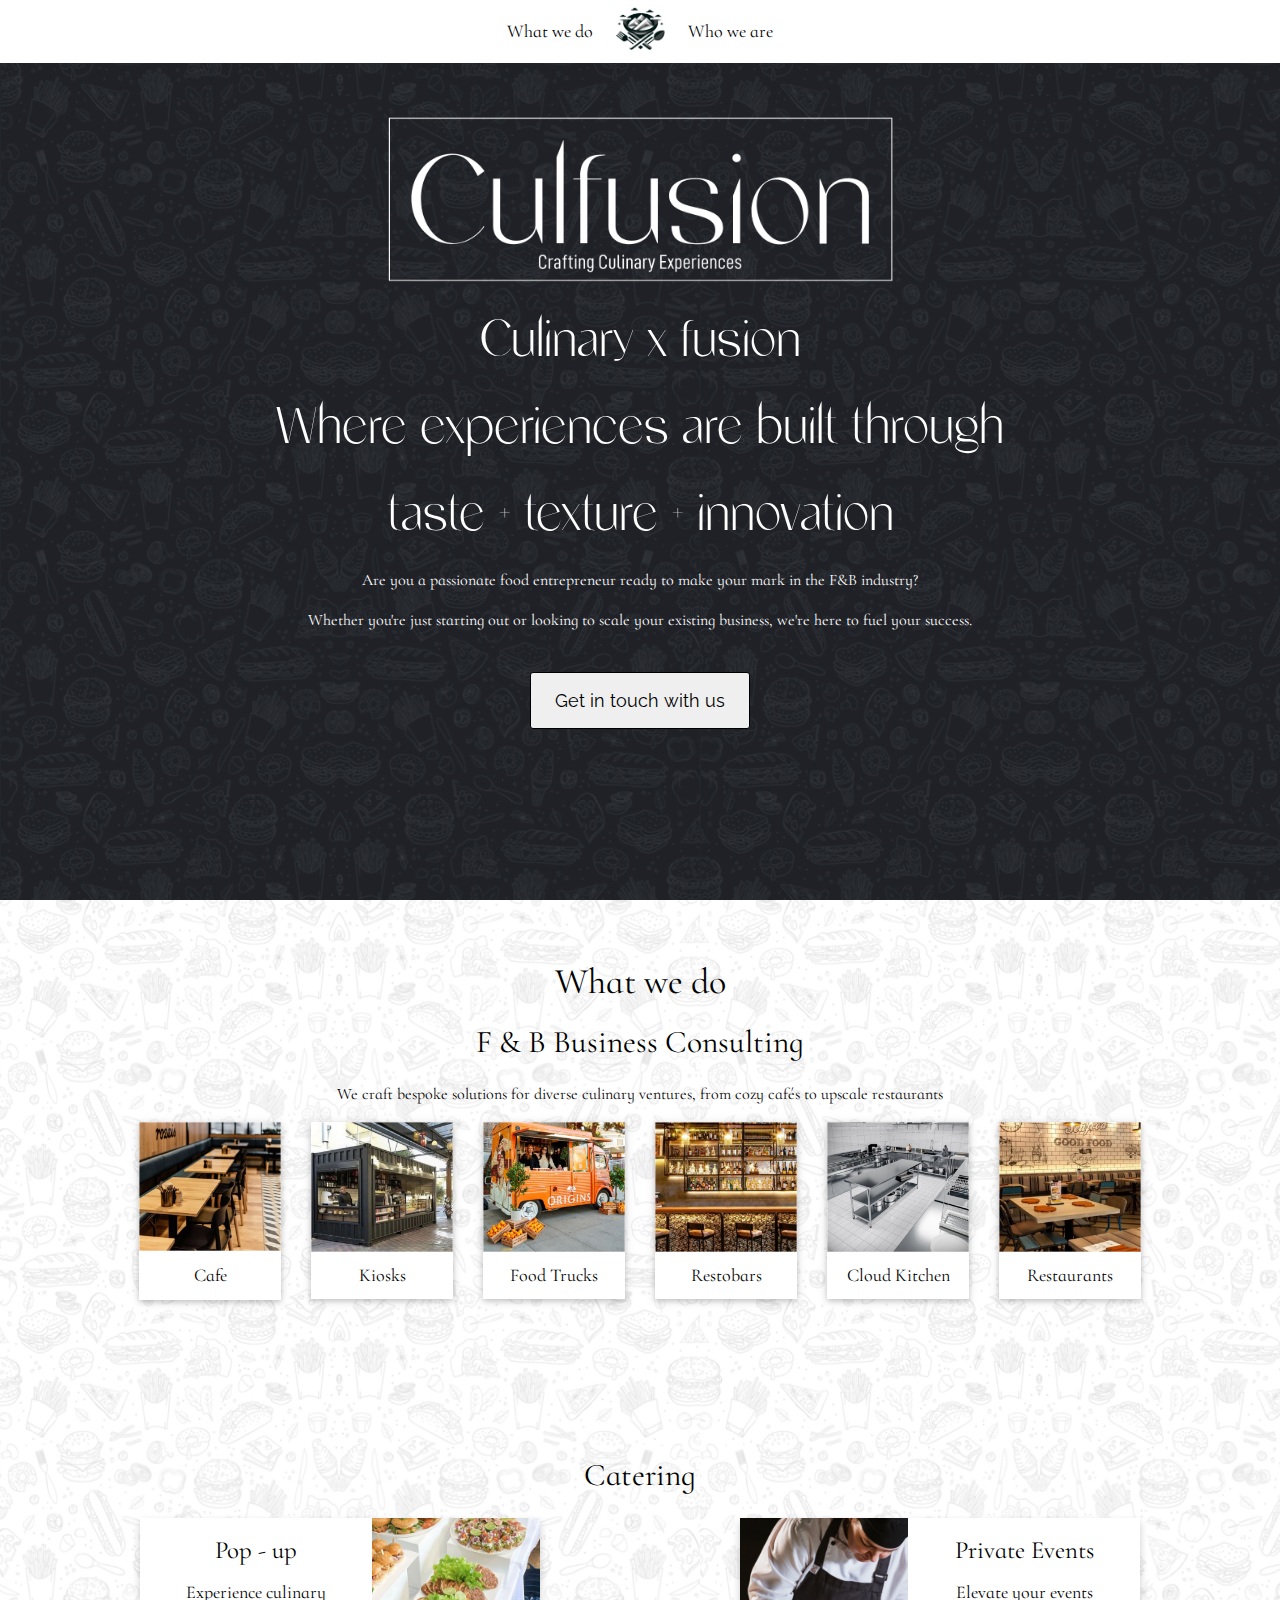
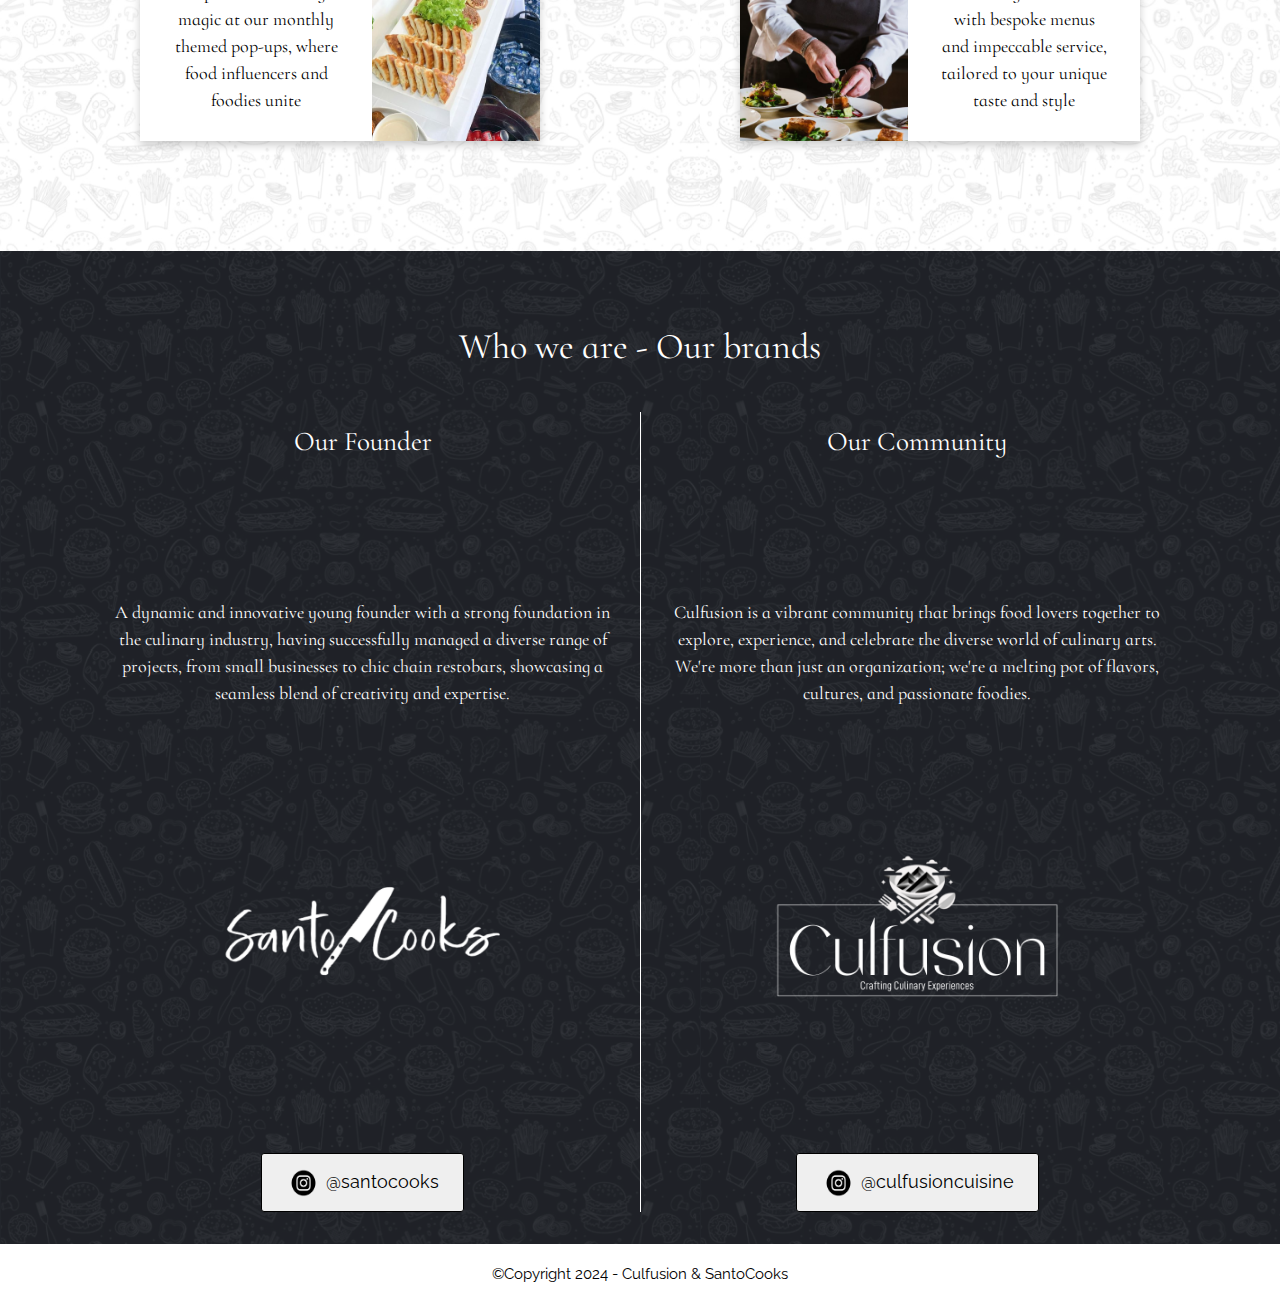
==== commit a442f2e8: "Add files via upload" ====
--- a/index.html
+++ b/index.html
@@ -375,7 +375,7 @@
   
     </div>
 
-    <h2 class="w3-center text24 w3-text-black" style="font-size: 3.5;">Catering</h2>
+    <h2 class="w3-center text24 w3-text-black" style="font-size: 3.5vh;">Catering</h2>
 
      <!-- Pop-ups and Private Caterings -->
     <div class="flexcontainer w3-center w3-margin-top">
@@ -387,14 +387,14 @@
             <img src="/static/img/Pop ups.png">
         </div>
         <div class="longcontainer">
-            <h4 class="text24" style="font-size: 3vh;">Pop - up</h4>
+            <h4 class="text24" style="font-size: 2.75vh;">Pop - up</h4>
             <p class="text24" style="padding-bottom: 5px; margin-top: 0; font-size: 2vh;">Experience culinary magic at our monthly themed pop-ups, where food influencers and foodies unite</p>
         </div>
     </div>
 
     <div class="longcard w3-white">
       <div class="longcontainer">
-        <h4 class="text24"  style="font-size: 3vh;">Private Events</h4>
+        <h4 class="text24"  style="font-size: 2.75vh;">Private Events</h4>
           <p class="text24" style="padding-bottom: 5px; margin-top: 0; font-size: 2vh;">Elevate your events with bespoke menus and impeccable service, tailored to your unique taste and style</p> 
       </div>
       <div class="image-container">
